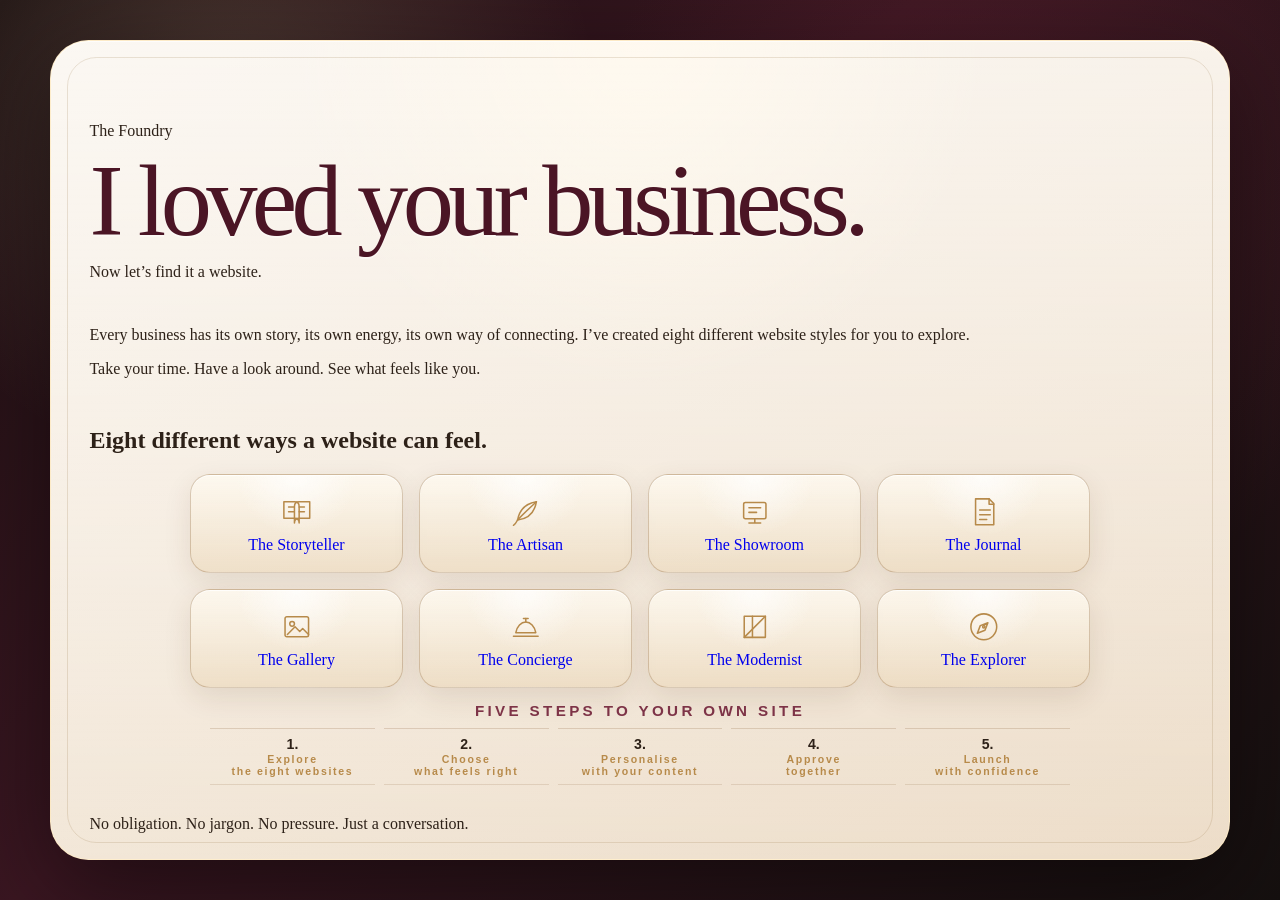
==== public/index.html @ dc9e87c7 "Update index.html" ====
<!DOCTYPE html>
<html lang="en-NZ">
<head>
  <meta charset="UTF-8" />
  <meta name="viewport" content="width=device-width, initial-scale=1.0" />

  <title>The Foundry</title>
  <meta name="description" content="I loved your business. Now let’s find it a website." />

  <link rel="stylesheet" href="./styles.css" />
</head>

<body>
  <main class="foundry-page" aria-labelledby="foundry-title">
    <section class="letter-card" aria-label="The Foundry homepage">
      <div class="desk-shade desk-shade-left" aria-hidden="true"></div>
      <div class="desk-shade desk-shade-right" aria-hidden="true"></div>

      <header class="brand">
        <p class="brand-kicker">The Foundry</p>
        <h1 id="foundry-title">I loved your business.</h1>
        <p class="headline-script">Now let&rsquo;s find it a website.</p>
      </header>

      <section class="intro" aria-label="Introduction">
        <p>
          Every business has its own story, its own energy, its own way of connecting.
          I&rsquo;ve created eight different website styles for you to explore.
        </p>
        <p>
          Take your time. Have a look around. See what feels like you.
        </p>
      </section>

      <section class="choice" aria-label="Choose a website style">
        <h2>Eight different ways a website can feel.</h2>

        <nav class="door-grid" aria-label="Website styles">
          <a class="door" href="#" data-door="The Storyteller">
            <span class="door-icon" aria-hidden="true"><svg viewBox="0 0 64 64"><path d="M10 15h18c5 0 8 3 8 8v28c0-5-3-8-8-8H10V15Z"/><path d="M54 15H36c-5 0-8 3-8 8v28c0-5 3-8 8-8h18V15Z"/><path d="M18 24h9M18 32h9M45 24h-9M45 32h-9"/></svg></span>
            <span>The Storyteller</span>
          </a>

          <a class="door" href="#" data-door="The Artisan">
            <span class="door-icon" aria-hidden="true"><svg viewBox="0 0 64 64"><path d="M18 46c18-2 29-13 32-31C32 18 21 29 18 46Z"/><path d="M18 46c9-10 18-18 32-31"/><path d="M18 46c-2 4-4 7-7 9"/></svg></span>
            <span>The Artisan</span>
          </a>

          <a class="door" href="#" data-door="The Showroom">
            <span class="door-icon" aria-hidden="true"><svg viewBox="0 0 64 64"><rect x="13" y="16" width="38" height="28" rx="3"/><path d="M22 51h20M32 44v7"/><path d="M22 25h20M22 33h13"/></svg></span>
            <span>The Showroom</span>
          </a>

          <a class="door" href="#" data-door="The Journal">
            <span class="door-icon" aria-hidden="true"><svg viewBox="0 0 64 64"><path d="M18 10h23l8 8v36H18V10Z"/><path d="M41 10v9h8"/><path d="M25 29h18M25 37h18M25 45h12"/></svg></span>
            <span>The Journal</span>
          </a>

          <a class="door" href="#" data-door="The Gallery">
            <span class="door-icon" aria-hidden="true"><svg viewBox="0 0 64 64"><rect x="12" y="15" width="40" height="34" rx="3"/><circle cx="24" cy="27" r="4"/><path d="M16 45l13-13 8 8 5-5 10 10"/></svg></span>
            <span>The Gallery</span>
          </a>

          <a class="door" href="#" data-door="The Concierge">
            <span class="door-icon" aria-hidden="true"><svg viewBox="0 0 64 64"><path d="M15 42c2-11 9-18 17-18s15 7 17 18H15Z"/><path d="M11 48h42"/><path d="M32 18v6"/><path d="M28 18h8"/></svg></span>
            <span>The Concierge</span>
          </a>

          <a class="door" href="#" data-door="The Modernist">
            <span class="door-icon" aria-hidden="true"><svg viewBox="0 0 64 64"><path d="M14 14h36v36H14V14Z"/><path d="M50 14 14 50"/><path d="M28 14v36"/></svg></span>
            <span>The Modernist</span>
          </a>

          <a class="door" href="#" data-door="The Explorer">
            <span class="door-icon" aria-hidden="true"><svg viewBox="0 0 64 64"><circle cx="32" cy="32" r="22"/><path d="M39 25 34 38l-13 5 5-13 13-5Z"/><circle cx="32" cy="32" r="2"/></svg></span>
            <span>The Explorer</span>
          </a>
        </nav>
      </section>

      <section class="steps" aria-label="Five steps to your own site">
        <h2>Five steps to your own site</h2>

        <ol>
          <li><strong>1.</strong><span>Explore<br />the eight websites</span></li>
          <li><strong>2.</strong><span>Choose<br />what feels right</span></li>
          <li><strong>3.</strong><span>Personalise<br />with your content</span></li>
          <li><strong>4.</strong><span>Approve<br />together</span></li>
          <li><strong>5.</strong><span>Launch<br />with confidence</span></li>
        </ol>
      </section>

      <footer class="footer-line">
        <p>No obligation. No jargon. No pressure. Just a conversation.</p>
      </footer>
    </section>
  </main>

  <script src="./script.js"></script>
</body>
</html>
---- public/styles.css ----
*,
*::before,
*::after {
  box-sizing: border-box;
}

:root {
  --ink: #2d2118;
  --muted: #695444;
  --paper: #f7efe4;
  --paper-deep: #ead8c1;
  --wine: #4b1525;
  --wine-soft: #7d3347;
  --gold: #b78a4a;
  --shadow: rgba(41, 26, 14, 0.25);
}

html,
body {
  width: 100%;
  min-height: 100%;
}

body {
  margin: 0;
  font-family: Georgia, "Times New Roman", serif;
  color: var(--ink);
  background:
    radial-gradient(circle at 18% 12%, rgba(255, 226, 174, 0.18), transparent 28%),
    radial-gradient(circle at 78% 22%, rgba(124, 43, 62, 0.28), transparent 34%),
    linear-gradient(135deg, #1b1011 0%, #3a1621 42%, #15100f 100%);
  overflow: hidden;
}

.foundry-page {
  min-height: 100vh;
  width: 100%;
  display: grid;
  place-items: center;
  padding: clamp(1rem, 2.3vw, 2.5rem);
}

.letter-card {
  width: min(1180px, 96vw);
  height: min(820px, 94vh);
  position: relative;
  overflow: hidden;
  display: grid;
  grid-template-rows: auto auto 1fr auto auto;
  gap: clamp(0.75rem, 1.5vh, 1.25rem);
  padding: clamp(1.2rem, 3vw, 3rem);
  background:
    linear-gradient(180deg, rgba(255, 255, 255, 0.54), rgba(255, 255, 255, 0.12)),
    radial-gradient(circle at 50% 0%, rgba(255, 244, 222, 0.92), transparent 34%),
    linear-gradient(145deg, var(--paper), var(--paper-deep));
  border: 1px solid rgba(255, 235, 196, 0.8);
  border-radius: clamp(1.5rem, 3vw, 2.5rem);
  box-shadow:
    0 26px 90px rgba(0, 0, 0, 0.45),
    inset 0 1px 0 rgba(255, 255, 255, 0.7);
}

.letter-card::before {
  content: "";
  position: absolute;
  inset: 1rem;
  border: 1px solid rgba(139, 101, 52, 0.17);
  border-radius: clamp(1rem, 2.3vw, 2rem);
  pointer-events: none;
}

.ambient {
  position: absolute;
  border-radius: 999px;
  pointer-events: none;
  filter: blur(2px);
  opacity: 0.55;
}

.ambient-one {
  width: 20rem;
  height: 20rem;
  right: -7rem;
  top: -8rem;
  background: radial-gradient(circle, rgba(160, 75, 91, 0.34), transparent 65%);
}

.ambient-two {
  width: 18rem;
  height: 18rem;
  left: -7rem;
  bottom: -8rem;
  background: radial-gradient(circle, rgba(193, 145, 78, 0.32), transparent 67%);
}

.brand-lockup,
.intro-copy,
.door-grid,
.steps,
.foundry-footer {
  position: relative;
  z-index: 1;
}

.brand-lockup {
  text-align: center;
}

.eyebrow {
  margin: 0 0 0.15rem;
  font-family: Arial, sans-serif;
  font-size: clamp(0.68rem, 1.2vw, 0.82rem);
  letter-spacing: 0.32em;
  text-transform: uppercase;
  color: var(--wine-soft);
}

h1 {
  margin: 0;
  font-size: clamp(3.2rem, 8vw, 7.2rem);
  line-height: 0.88;
  font-weight: 500;
  letter-spacing: -0.055em;
  color: var(--wine);
  text-shadow: 0 2px 0 rgba(255, 255, 255, 0.45);
}

.tagline {
  margin: clamp(0.4rem, 1vh, 0.8rem) 0 0;
  font-size: clamp(1rem, 2vw, 1.45rem);
  font-style: italic;
  color: var(--muted);
}

.intro-copy {
  width: min(760px, 92%);
  margin: 0 auto;
  text-align: center;
}

.intro-copy h2 {
  margin: 0;
  font-size: clamp(1.5rem, 3vw, 2.45rem);
  line-height: 1;
  font-weight: 500;
}

.intro-copy p {
  margin: 0.35rem 0 0;
  font-size: clamp(1rem, 1.8vw, 1.28rem);
  line-height: 1.35;
  color: var(--muted);
}

.intro-copy .quiet-line {
  width: min(620px, 100%);
  margin-inline: auto;
  font-family: Arial, sans-serif;
  font-size: clamp(0.84rem, 1.2vw, 1rem);
  line-height: 1.5;
}

.door-grid {
  align-self: center;
  display: grid;
  grid-template-columns: repeat(4, minmax(0, 1fr));
  gap: clamp(0.55rem, 1.3vw, 1rem);
  width: min(900px, 100%);
  margin: 0 auto;
}

.door {
  min-height: clamp(5.5rem, 11vh, 7rem);
  display: grid;
  place-items: center;
  align-content: center;
  gap: 0.35rem;
  padding: 0.75rem 0.55rem;
  text-decoration: none;
  text-align: center;
  border: 1px solid rgba(126, 82, 38, 0.28);
  border-radius: 1.25rem;
  background:
    radial-gradient(circle at 50% 0%, rgba(255, 255, 255, 0.72), transparent 42%),
    linear-gradient(180deg, rgba(255, 251, 242, 0.78), rgba(234, 214, 183, 0.58));
  box-shadow:
    0 10px 28px rgba(82, 50, 21, 0.11),
    inset 0 1px 0 rgba(255, 255, 255, 0.76);
  transform: translateY(0);
  transition:
    transform 220ms ease,
    border-color 220ms ease,
    box-shadow 220ms ease;
}

.door:hover,
.door:focus-visible,
.door.is-selected {
  transform: translateY(-4px);
  border-color: rgba(173, 124, 62, 0.78);
  box-shadow:
    0 18px 38px rgba(82, 50, 21, 0.18),
    0 0 0 4px rgba(190, 143, 78, 0.16),
    inset 0 1px 0 rgba(255, 255, 255, 0.86);
  outline: none;
}

.door-icon {
  width: clamp(1.8rem, 3.2vw, 2.35rem);
  height: clamp(1.8rem, 3.2vw, 2.35rem);
  color: var(--gold);
}

.door-icon svg {
  width: 100%;
  height: 100%;
  fill: none;
  stroke: currentColor;
  stroke-width: 2.6;
  stroke-linecap: round;
  stroke-linejoin: round;
}

.door-name {
  font-family: Arial, sans-serif;
  font-size: clamp(0.78rem, 1.2vw, 0.95rem);
  font-weight: 700;
  letter-spacing: 0.02em;
  color: var(--ink);
}

.steps {
  width: min(860px, 100%);
  margin: 0 auto;
  text-align: center;
}

.steps h2 {
  margin: 0 0 0.55rem;
  font-family: Arial, sans-serif;
  font-size: clamp(0.78rem, 1.3vw, 0.95rem);
  letter-spacing: 0.22em;
  text-transform: uppercase;
  color: var(--wine-soft);
}

.steps ol {
  list-style: none;
  margin: 0;
  padding: 0;
  display: grid;
  grid-template-columns: repeat(5, minmax(0, 1fr));
  gap: 0.55rem;
}

.steps li {
  min-height: 3rem;
  display: grid;
  place-items: center;
  gap: 0.08rem;
  padding: 0.45rem 0.4rem;
  font-family: Arial, sans-serif;
  font-size: clamp(0.76rem, 1.1vw, 0.88rem);
  font-weight: 700;
  color: var(--ink);
  border-top: 1px solid rgba(130, 87, 45, 0.2);
  border-bottom: 1px solid rgba(130, 87, 45, 0.16);
}

.steps li span {
  display: block;
  font-size: 0.66rem;
  letter-spacing: 0.16em;
  color: var(--gold);
}

.foundry-footer {
  text-align: center;
}

.foundry-footer p {
  margin: 0;
  font-family: Arial, sans-serif;
  font-size: clamp(0.76rem, 1.2vw, 0.92rem);
  color: var(--muted);
}

@media (max-width: 860px) {
  body {
    overflow: auto;
  }

  .foundry-page {
    min-height: 100svh;
    padding: 0.75rem;
  }

  .letter-card {
    height: auto;
    min-height: calc(100svh - 1.5rem);
    grid-template-rows: auto;
  }

  .door-grid {
    grid-template-columns: repeat(2, minmax(0, 1fr));
  }

  .steps ol {
    grid-template-columns: repeat(5, minmax(4rem, 1fr));
    overflow-x: auto;
    padding-bottom: 0.15rem;
  }
}

@media (max-width: 440px) {
  .letter-card {
    padding: 1.1rem;
    border-radius: 1.35rem;
  }

  .letter-card::before {
    inset: 0.55rem;
  }

  h1 {
    font-size: clamp(3rem, 19vw, 4.3rem);
  }

  .steps ol {
    grid-template-columns: 1fr;
    overflow: visible;
  }

  .steps li {
    min-height: 2.5rem;
  }
}

@media (prefers-reduced-motion: reduce) {
  *,
  *::before,
  *::after {
    scroll-behavior: auto !important;
    transition: none !important;
    animation: none !important;
  }
}
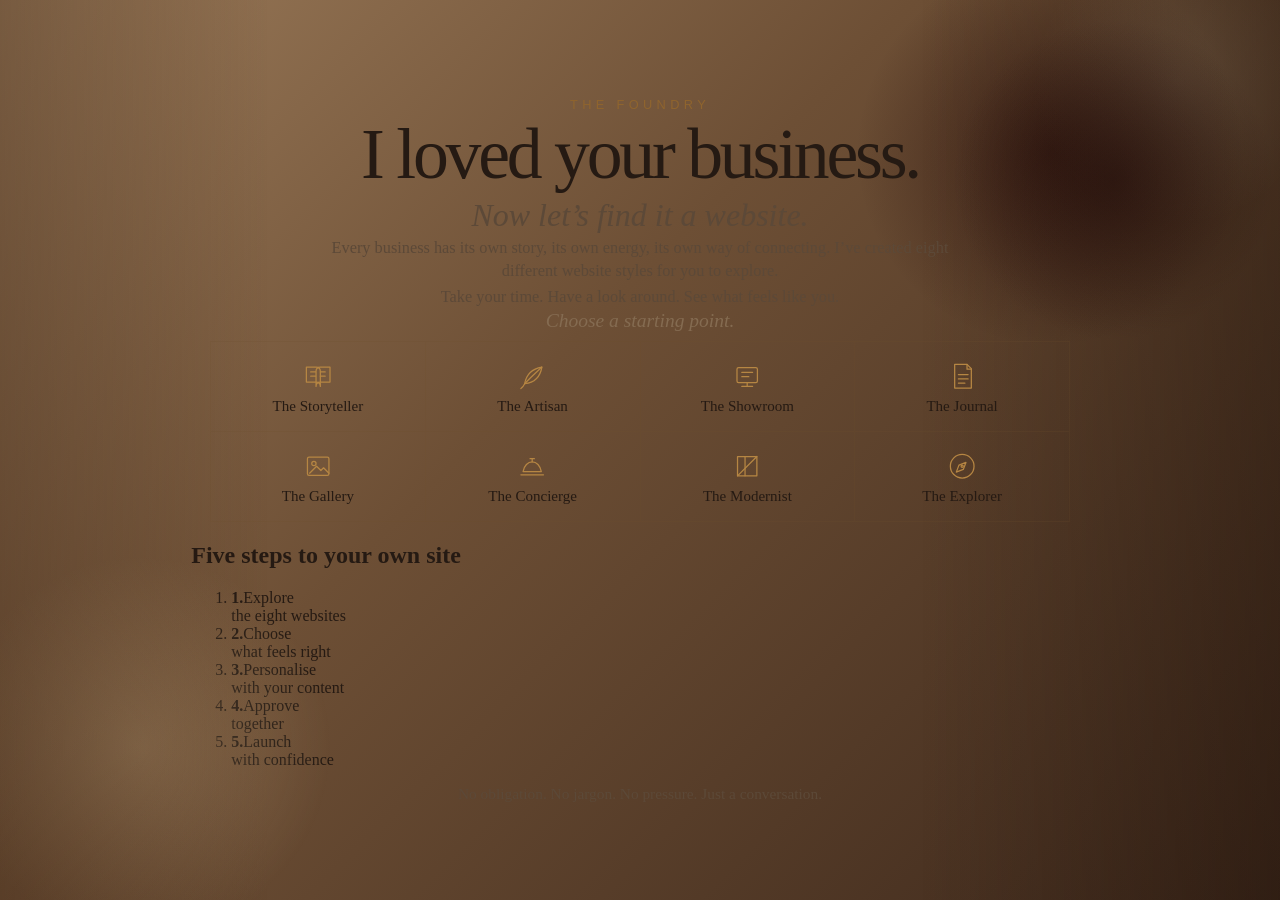
==== commit 4a4dd23c: "Update index.html" ====
--- a/public/index.html
+++ b/public/index.html
@@ -12,10 +12,7 @@
 
 <body>
   <main class="foundry-page" aria-labelledby="foundry-title">
-    <section class="letter-card" aria-label="The Foundry homepage">
-      <div class="desk-shade desk-shade-left" aria-hidden="true"></div>
-      <div class="desk-shade desk-shade-right" aria-hidden="true"></div>
-
+    <section class="letter-sheet" aria-label="The Foundry homepage">
       <header class="brand">
         <p class="brand-kicker">The Foundry</p>
         <h1 id="foundry-title">I loved your business.</h1>
@@ -33,7 +30,7 @@
       </section>
 
       <section class="choice" aria-label="Choose a website style">
-        <h2>Eight different ways a website can feel.</h2>
+        <h2>Choose a starting point.</h2>
 
         <nav class="door-grid" aria-label="Website styles">
           <a class="door" href="#" data-door="The Storyteller">
@@ -78,7 +75,7 @@
         </nav>
       </section>
 
-      <section class="steps" aria-label="Five steps to your own site">
+      <section class="steps-note" aria-label="Five steps to your own site">
         <h2>Five steps to your own site</h2>
 
         <ol>
--- a/public/styles.css
+++ b/public/styles.css
@@ -5,14 +5,15 @@
 }
 
 :root {
-  --ink: #2d2118;
-  --muted: #695444;
-  --paper: #f7efe4;
-  --paper-deep: #ead8c1;
-  --wine: #4b1525;
-  --wine-soft: #7d3347;
-  --gold: #b78a4a;
-  --shadow: rgba(41, 26, 14, 0.25);
+  --paper: #f4eadb;
+  --paper-edge: #ddc8aa;
+  --ink: #251a13;
+  --muted: #5c4938;
+  --soft: #846b51;
+  --gold: #b68643;
+  --gold-deep: #8f642e;
+  --desk: #7a5b3f;
+  --shadow: rgba(22, 12, 6, 0.38);
 }
 
 html,
@@ -25,223 +26,215 @@
   margin: 0;
   font-family: Georgia, "Times New Roman", serif;
   color: var(--ink);
+  overflow: hidden;
   background:
-    radial-gradient(circle at 18% 12%, rgba(255, 226, 174, 0.18), transparent 28%),
-    radial-gradient(circle at 78% 22%, rgba(124, 43, 62, 0.28), transparent 34%),
-    linear-gradient(135deg, #1b1011 0%, #3a1621 42%, #15100f 100%);
-  overflow: hidden;
+    radial-gradient(circle at 82% 17%, rgba(38, 12, 9, 0.62), transparent 15%),
+    radial-gradient(circle at 92% 9%, rgba(255, 239, 210, 0.14), transparent 10%),
+    linear-gradient(135deg, #9a7a59 0%, #6d4f35 42%, #3d281b 100%);
+}
+
+body::before {
+  content: "";
+  position: fixed;
+  inset: 0;
+  pointer-events: none;
+  background:
+    linear-gradient(90deg, rgba(47, 26, 13, 0.32), transparent 21%, transparent 72%, rgba(28, 15, 8, 0.38)),
+    radial-gradient(circle at 87% 20%, rgba(33, 10, 9, 0.58), transparent 12%),
+    radial-gradient(circle at 11% 83%, rgba(250, 222, 172, 0.2), transparent 14%);
 }
 
 .foundry-page {
   min-height: 100vh;
-  width: 100%;
   display: grid;
   place-items: center;
-  padding: clamp(1rem, 2.3vw, 2.5rem);
+  padding: clamp(0.75rem, 2.2vw, 2rem);
 }
 
 .letter-card {
+  position: relative;
   width: min(1180px, 96vw);
-  height: min(820px, 94vh);
-  position: relative;
+  height: min(760px, 94vh);
+  display: grid;
+  grid-template-rows: auto auto 1fr auto auto;
+  gap: clamp(0.55rem, 1.2vh, 1rem);
+  padding: clamp(1.15rem, 3vw, 3.25rem) clamp(1.2rem, 4vw, 4.75rem);
   overflow: hidden;
-  display: grid;
-  grid-template-rows: auto auto 1fr auto auto;
-  gap: clamp(0.75rem, 1.5vh, 1.25rem);
-  padding: clamp(1.2rem, 3vw, 3rem);
+
   background:
-    linear-gradient(180deg, rgba(255, 255, 255, 0.54), rgba(255, 255, 255, 0.12)),
-    radial-gradient(circle at 50% 0%, rgba(255, 244, 222, 0.92), transparent 34%),
-    linear-gradient(145deg, var(--paper), var(--paper-deep));
-  border: 1px solid rgba(255, 235, 196, 0.8);
-  border-radius: clamp(1.5rem, 3vw, 2.5rem);
+    radial-gradient(circle at 50% 4%, rgba(255, 255, 255, 0.88), transparent 30%),
+    linear-gradient(145deg, #fbf4eb 0%, var(--paper) 48%, var(--paper-edge) 100%);
+
+  border-radius: 0.55rem;
+  border: 1px solid rgba(113, 82, 49, 0.28);
+
   box-shadow:
-    0 26px 90px rgba(0, 0, 0, 0.45),
-    inset 0 1px 0 rgba(255, 255, 255, 0.7);
+    0 24px 80px var(--shadow),
+    inset 0 1px 0 rgba(255, 255, 255, 0.78);
 }
 
 .letter-card::before {
   content: "";
   position: absolute;
-  inset: 1rem;
-  border: 1px solid rgba(139, 101, 52, 0.17);
-  border-radius: clamp(1rem, 2.3vw, 2rem);
+  inset: 0.65rem;
+  border: 1px solid rgba(111, 75, 38, 0.13);
   pointer-events: none;
 }
 
-.ambient {
+.letter-card::after {
+  content: "";
   position: absolute;
-  border-radius: 999px;
+  inset: 0;
   pointer-events: none;
-  filter: blur(2px);
-  opacity: 0.55;
-}
-
-.ambient-one {
-  width: 20rem;
-  height: 20rem;
-  right: -7rem;
-  top: -8rem;
-  background: radial-gradient(circle, rgba(160, 75, 91, 0.34), transparent 65%);
-}
-
-.ambient-two {
-  width: 18rem;
-  height: 18rem;
-  left: -7rem;
-  bottom: -8rem;
-  background: radial-gradient(circle, rgba(193, 145, 78, 0.32), transparent 67%);
-}
-
-.brand-lockup,
-.intro-copy,
-.door-grid,
+  opacity: 0.33;
+  background-image:
+    radial-gradient(rgba(84, 54, 26, 0.16) 0.7px, transparent 0.7px);
+  background-size: 7px 7px;
+  mix-blend-mode: multiply;
+}
+
+.brand,
+.intro,
+.choice,
 .steps,
-.foundry-footer {
+.footer-line {
   position: relative;
-  z-index: 1;
-}
-
-.brand-lockup {
-  text-align: center;
-}
-
-.eyebrow {
-  margin: 0 0 0.15rem;
+  z-index: 2;
+}
+
+.brand {
+  text-align: center;
+}
+
+.brand-kicker {
+  margin: 0 0 0.5rem;
   font-family: Arial, sans-serif;
-  font-size: clamp(0.68rem, 1.2vw, 0.82rem);
-  letter-spacing: 0.32em;
+  font-size: clamp(0.64rem, 1.1vw, 0.8rem);
+  letter-spacing: 0.34em;
   text-transform: uppercase;
-  color: var(--wine-soft);
+  color: var(--gold-deep);
 }
 
 h1 {
   margin: 0;
-  font-size: clamp(3.2rem, 8vw, 7.2rem);
-  line-height: 0.88;
+  font-size: clamp(2.45rem, 5.6vw, 5.55rem);
+  line-height: 0.95;
   font-weight: 500;
-  letter-spacing: -0.055em;
-  color: var(--wine);
-  text-shadow: 0 2px 0 rgba(255, 255, 255, 0.45);
-}
-
-.tagline {
-  margin: clamp(0.4rem, 1vh, 0.8rem) 0 0;
-  font-size: clamp(1rem, 2vw, 1.45rem);
+  letter-spacing: -0.045em;
+}
+
+.headline-script {
+  margin: clamp(0.35rem, 1vh, 0.75rem) 0 0;
+  font-size: clamp(1.15rem, 2.5vw, 2rem);
   font-style: italic;
   color: var(--muted);
 }
 
-.intro-copy {
-  width: min(760px, 92%);
+.intro {
+  width: min(660px, 92%);
   margin: 0 auto;
   text-align: center;
-}
-
-.intro-copy h2 {
-  margin: 0;
-  font-size: clamp(1.5rem, 3vw, 2.45rem);
-  line-height: 1;
+  font-size: clamp(0.84rem, 1.35vw, 1.02rem);
+  line-height: 1.46;
+  color: var(--muted);
+}
+
+.intro p {
+  margin: 0.1rem 0;
+}
+
+.choice {
+  align-self: center;
+  width: min(860px, 100%);
+  margin: 0 auto;
+}
+
+.choice h2 {
+  margin: 0 0 clamp(0.55rem, 1vh, 0.85rem);
+  text-align: center;
+  font-size: clamp(0.92rem, 1.75vw, 1.22rem);
   font-weight: 500;
-}
-
-.intro-copy p {
-  margin: 0.35rem 0 0;
-  font-size: clamp(1rem, 1.8vw, 1.28rem);
-  line-height: 1.35;
-  color: var(--muted);
-}
-
-.intro-copy .quiet-line {
-  width: min(620px, 100%);
-  margin-inline: auto;
-  font-family: Arial, sans-serif;
-  font-size: clamp(0.84rem, 1.2vw, 1rem);
-  line-height: 1.5;
+  font-style: italic;
+  color: var(--soft);
 }
 
 .door-grid {
-  align-self: center;
   display: grid;
   grid-template-columns: repeat(4, minmax(0, 1fr));
-  gap: clamp(0.55rem, 1.3vw, 1rem);
-  width: min(900px, 100%);
-  margin: 0 auto;
+  border-top: 1px solid rgba(113, 82, 49, 0.2);
+  border-left: 1px solid rgba(113, 82, 49, 0.16);
 }
 
 .door {
-  min-height: clamp(5.5rem, 11vh, 7rem);
+  min-height: clamp(4.75rem, 10vh, 6.2rem);
   display: grid;
   place-items: center;
   align-content: center;
-  gap: 0.35rem;
-  padding: 0.75rem 0.55rem;
+  gap: 0.32rem;
+  padding: 0.65rem 0.45rem;
+
+  text-align: center;
   text-decoration: none;
-  text-align: center;
-  border: 1px solid rgba(126, 82, 38, 0.28);
-  border-radius: 1.25rem;
-  background:
-    radial-gradient(circle at 50% 0%, rgba(255, 255, 255, 0.72), transparent 42%),
-    linear-gradient(180deg, rgba(255, 251, 242, 0.78), rgba(234, 214, 183, 0.58));
-  box-shadow:
-    0 10px 28px rgba(82, 50, 21, 0.11),
-    inset 0 1px 0 rgba(255, 255, 255, 0.76);
-  transform: translateY(0);
+  color: var(--ink);
+
+  border-right: 1px solid rgba(113, 82, 49, 0.16);
+  border-bottom: 1px solid rgba(113, 82, 49, 0.2);
+
+  background: rgba(255, 255, 255, 0);
   transition:
+    background 220ms ease,
     transform 220ms ease,
-    border-color 220ms ease,
     box-shadow 220ms ease;
 }
 
 .door:hover,
 .door:focus-visible,
 .door.is-selected {
-  transform: translateY(-4px);
-  border-color: rgba(173, 124, 62, 0.78);
-  box-shadow:
-    0 18px 38px rgba(82, 50, 21, 0.18),
-    0 0 0 4px rgba(190, 143, 78, 0.16),
-    inset 0 1px 0 rgba(255, 255, 255, 0.86);
   outline: none;
+  transform: translateY(-2px);
+  background: rgba(255, 255, 255, 0.32);
+  box-shadow: inset 0 0 0 1px rgba(182, 134, 67, 0.32);
 }
 
 .door-icon {
-  width: clamp(1.8rem, 3.2vw, 2.35rem);
-  height: clamp(1.8rem, 3.2vw, 2.35rem);
+  width: clamp(1.65rem, 3vw, 2.15rem);
+  height: clamp(1.65rem, 3vw, 2.15rem);
   color: var(--gold);
 }
 
 .door-icon svg {
   width: 100%;
   height: 100%;
+  display: block;
   fill: none;
   stroke: currentColor;
-  stroke-width: 2.6;
+  stroke-width: 2.35;
   stroke-linecap: round;
   stroke-linejoin: round;
 }
 
-.door-name {
-  font-family: Arial, sans-serif;
-  font-size: clamp(0.78rem, 1.2vw, 0.95rem);
-  font-weight: 700;
-  letter-spacing: 0.02em;
-  color: var(--ink);
+.door span:last-child {
+  font-size: clamp(0.78rem, 1.24vw, 0.94rem);
 }
 
 .steps {
-  width: min(860px, 100%);
+  width: min(780px, 94%);
   margin: 0 auto;
-  text-align: center;
+  padding: clamp(0.65rem, 1.35vh, 1rem) clamp(0.85rem, 2vw, 1.4rem);
+  text-align: center;
+
+  background:
+    linear-gradient(180deg, rgba(226, 203, 169, 0.62), rgba(210, 180, 137, 0.48));
+  border: 1px solid rgba(128, 89, 46, 0.14);
+  box-shadow: 0 8px 20px rgba(73, 45, 20, 0.1);
 }
 
 .steps h2 {
-  margin: 0 0 0.55rem;
-  font-family: Arial, sans-serif;
-  font-size: clamp(0.78rem, 1.3vw, 0.95rem);
-  letter-spacing: 0.22em;
-  text-transform: uppercase;
-  color: var(--wine-soft);
+  margin: 0 0 0.45rem;
+  font-size: clamp(0.92rem, 1.6vw, 1.08rem);
+  font-weight: 500;
+  font-style: italic;
+  color: var(--soft);
 }
 
 .steps ol {
@@ -250,38 +243,40 @@
   padding: 0;
   display: grid;
   grid-template-columns: repeat(5, minmax(0, 1fr));
-  gap: 0.55rem;
 }
 
 .steps li {
-  min-height: 3rem;
-  display: grid;
-  place-items: center;
-  gap: 0.08rem;
-  padding: 0.45rem 0.4rem;
-  font-family: Arial, sans-serif;
-  font-size: clamp(0.76rem, 1.1vw, 0.88rem);
-  font-weight: 700;
+  min-height: 3.1rem;
+  padding: 0.25rem 0.45rem;
+  display: grid;
+  align-content: start;
+  gap: 0.12rem;
+  border-left: 1px solid rgba(117, 79, 39, 0.17);
+}
+
+.steps li:first-child {
+  border-left: 0;
+}
+
+.steps strong {
+  font-weight: 500;
+  font-size: clamp(0.86rem, 1.2vw, 1rem);
+  color: var(--gold-deep);
+}
+
+.steps span {
+  font-size: clamp(0.67rem, 1vw, 0.78rem);
+  line-height: 1.2;
   color: var(--ink);
-  border-top: 1px solid rgba(130, 87, 45, 0.2);
-  border-bottom: 1px solid rgba(130, 87, 45, 0.16);
-}
-
-.steps li span {
-  display: block;
-  font-size: 0.66rem;
-  letter-spacing: 0.16em;
-  color: var(--gold);
-}
-
-.foundry-footer {
-  text-align: center;
-}
-
-.foundry-footer p {
+}
+
+.footer-line {
+  text-align: center;
+}
+
+.footer-line p {
   margin: 0;
-  font-family: Arial, sans-serif;
-  font-size: clamp(0.76rem, 1.2vw, 0.92rem);
+  font-size: clamp(0.76rem, 1.2vw, 0.96rem);
   color: var(--muted);
 }
 
@@ -292,7 +287,6 @@
 
   .foundry-page {
     min-height: 100svh;
-    padding: 0.75rem;
   }
 
   .letter-card {
@@ -306,33 +300,30 @@
   }
 
   .steps ol {
-    grid-template-columns: repeat(5, minmax(4rem, 1fr));
-    overflow-x: auto;
-    padding-bottom: 0.15rem;
-  }
-}
-
-@media (max-width: 440px) {
+    grid-template-columns: 1fr;
+  }
+
+  .steps li {
+    border-left: 0;
+    border-top: 1px solid rgba(117, 79, 39, 0.17);
+  }
+
+  .steps li:first-child {
+    border-top: 0;
+  }
+}
+
+@media (max-width: 460px) {
   .letter-card {
-    padding: 1.1rem;
-    border-radius: 1.35rem;
+    padding: 1rem;
   }
 
   .letter-card::before {
-    inset: 0.55rem;
+    inset: 0.45rem;
   }
 
   h1 {
-    font-size: clamp(3rem, 19vw, 4.3rem);
-  }
-
-  .steps ol {
-    grid-template-columns: 1fr;
-    overflow: visible;
-  }
-
-  .steps li {
-    min-height: 2.5rem;
+    font-size: clamp(2.35rem, 15vw, 3.55rem);
   }
 }
 
@@ -340,8 +331,8 @@
   *,
   *::before,
   *::after {
-    scroll-behavior: auto !important;
     transition: none !important;
     animation: none !important;
-  }
-}
+    scroll-behavior: auto !important;
+  }
+}
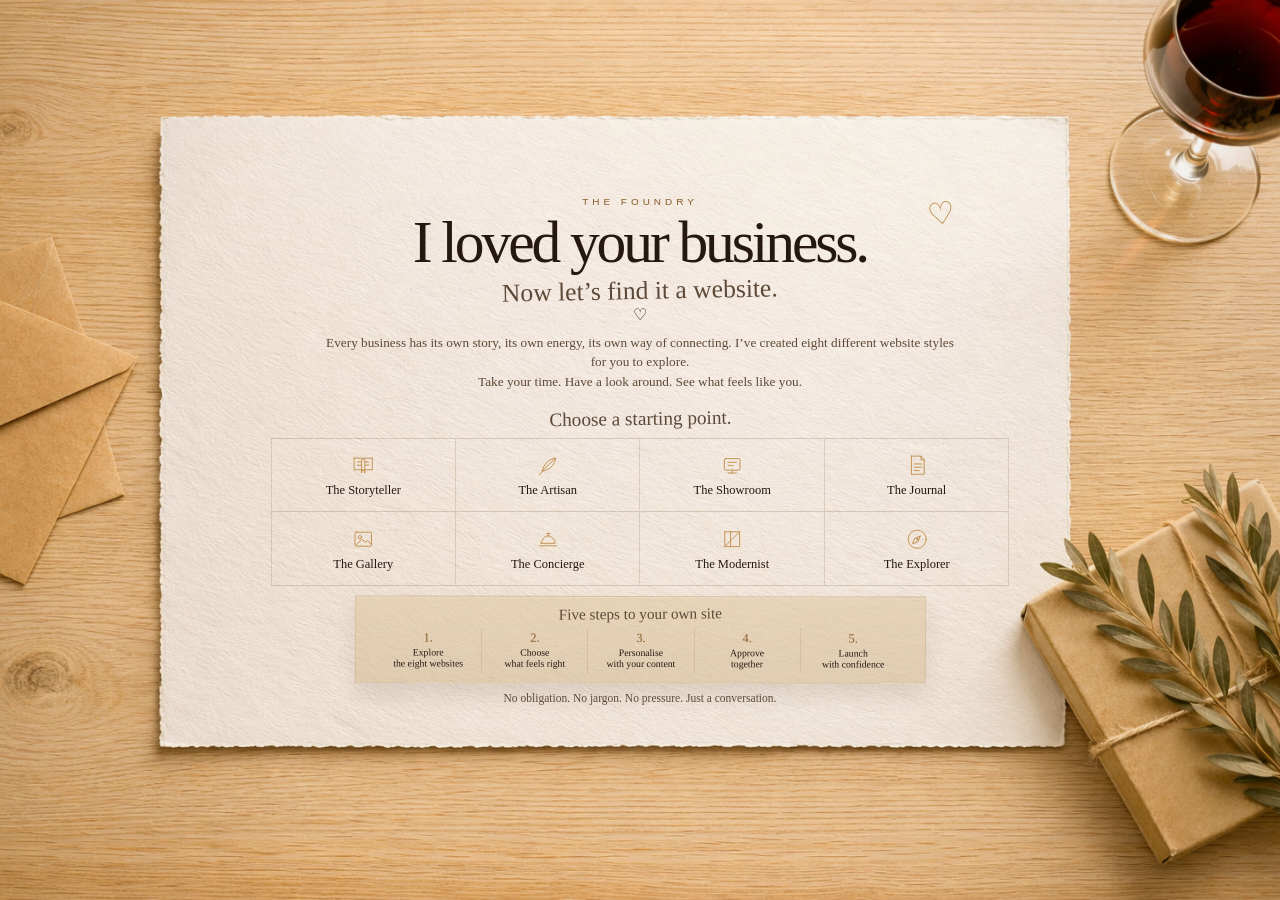
==== commit b1cf68d0: "Update index.html" ====
--- a/public/index.html
+++ b/public/index.html
@@ -17,6 +17,7 @@
         <p class="brand-kicker">The Foundry</p>
         <h1 id="foundry-title">I loved your business.</h1>
         <p class="headline-script">Now let&rsquo;s find it a website.</p>
+        <div class="letter-heart">♡</div>
       </header>
 
       <section class="intro" aria-label="Introduction">
--- a/public/styles.css
+++ b/public/styles.css
@@ -5,15 +5,11 @@
 }
 
 :root {
-  --paper: #f4eadb;
-  --paper-edge: #ddc8aa;
-  --ink: #251a13;
-  --muted: #5c4938;
-  --soft: #846b51;
-  --gold: #b68643;
-  --gold-deep: #8f642e;
-  --desk: #7a5b3f;
-  --shadow: rgba(22, 12, 6, 0.38);
+  --ink: #241811;
+  --muted: #5d4938;
+  --soft: #7c624a;
+  --gold: #b8833d;
+  --gold-deep: #875c28;
 }
 
 html,
@@ -26,159 +22,145 @@
   margin: 0;
   font-family: Georgia, "Times New Roman", serif;
   color: var(--ink);
-  overflow: hidden;
+  overflow: auto;
   background:
-    radial-gradient(circle at 82% 17%, rgba(38, 12, 9, 0.62), transparent 15%),
-    radial-gradient(circle at 92% 9%, rgba(255, 239, 210, 0.14), transparent 10%),
-    linear-gradient(135deg, #9a7a59 0%, #6d4f35 42%, #3d281b 100%);
-}
-
-body::before {
+    linear-gradient(rgba(22, 11, 6, 0.02), rgba(22, 11, 6, 0.02)),
+    url("./assets/images/homepage/background.png") center center / cover no-repeat;
+}
+
+body::after {
   content: "";
   position: fixed;
   inset: 0;
   pointer-events: none;
   background:
-    linear-gradient(90deg, rgba(47, 26, 13, 0.32), transparent 21%, transparent 72%, rgba(28, 15, 8, 0.38)),
-    radial-gradient(circle at 87% 20%, rgba(33, 10, 9, 0.58), transparent 12%),
-    radial-gradient(circle at 11% 83%, rgba(250, 222, 172, 0.2), transparent 14%);
+    radial-gradient(circle at 50% 48%, rgba(255, 244, 222, 0.025), transparent 36%),
+    radial-gradient(circle at 50% 55%, transparent 62%, rgba(20, 9, 5, 0.06) 100%);
 }
 
 .foundry-page {
+  position: relative;
+  z-index: 1;
   min-height: 100vh;
   display: grid;
   place-items: center;
-  padding: clamp(0.75rem, 2.2vw, 2rem);
-}
-
-.letter-card {
+  padding: clamp(0.7rem, 2vw, 1.6rem);
+}
+
+.letter-sheet {
   position: relative;
-  width: min(1180px, 96vw);
-  height: min(760px, 94vh);
-  display: grid;
-  grid-template-rows: auto auto 1fr auto auto;
-  gap: clamp(0.55rem, 1.2vh, 1rem);
-  padding: clamp(1.15rem, 3vw, 3.25rem) clamp(1.2rem, 4vw, 4.75rem);
-  overflow: hidden;
-
-  background:
-    radial-gradient(circle at 50% 4%, rgba(255, 255, 255, 0.88), transparent 30%),
-    linear-gradient(145deg, #fbf4eb 0%, var(--paper) 48%, var(--paper-edge) 100%);
-
-  border-radius: 0.55rem;
-  border: 1px solid rgba(113, 82, 49, 0.28);
-
-  box-shadow:
-    0 24px 80px var(--shadow),
-    inset 0 1px 0 rgba(255, 255, 255, 0.78);
-}
-
-.letter-card::before {
-  content: "";
-  position: absolute;
-  inset: 0.65rem;
-  border: 1px solid rgba(111, 75, 38, 0.13);
-  pointer-events: none;
-}
-
-.letter-card::after {
-  content: "";
-  position: absolute;
-  inset: 0;
-  pointer-events: none;
-  opacity: 0.33;
-  background-image:
-    radial-gradient(rgba(84, 54, 26, 0.16) 0.7px, transparent 0.7px);
-  background-size: 7px 7px;
-  mix-blend-mode: multiply;
+  width: min(1200px, 72vw);
+  min-height: min(700px, 78vh);
+  display: grid;
+  grid-template-rows: auto auto auto auto auto;
+  align-content: center;
+  gap: clamp(0.5rem, 1.05vh, 0.9rem);
+  padding: clamp(1rem, 2vw, 2.2rem) clamp(1rem, 3.2vw, 3.4rem);
+  text-align: center;
 }
 
 .brand,
 .intro,
 .choice,
-.steps,
+.steps-note,
 .footer-line {
   position: relative;
   z-index: 2;
 }
 
 .brand {
-  text-align: center;
+  position: relative;
+}
+
+.brand::after {
+  content: "♡";
+  position: absolute;
+  top: 0.2rem;
+  right: clamp(6.5rem, 8vw, 10rem);
+  font-family: Georgia, "Times New Roman", serif;
+  font-size: clamp(1.8rem, 2.4vw, 2.7rem);
+  line-height: 1;
+  color: var(--gold);
+  font-weight: 400;
+  transform: rotate(-8deg);
 }
 
 .brand-kicker {
-  margin: 0 0 0.5rem;
+  margin: 0 0 clamp(0.35rem, 0.85vh, 0.55rem);
   font-family: Arial, sans-serif;
-  font-size: clamp(0.64rem, 1.1vw, 0.8rem);
-  letter-spacing: 0.34em;
+  font-size: clamp(0.62rem, 0.78vw, 0.74rem);
+  letter-spacing: 0.4em;
   text-transform: uppercase;
   color: var(--gold-deep);
 }
 
 h1 {
   margin: 0;
-  font-size: clamp(2.45rem, 5.6vw, 5.55rem);
-  line-height: 0.95;
+  font-size: clamp(3.3rem, 4.65vw, 5.4rem);
+  line-height: 0.93;
   font-weight: 500;
-  letter-spacing: -0.045em;
+  letter-spacing: -0.052em;
 }
 
 .headline-script {
-  margin: clamp(0.35rem, 1vh, 0.75rem) 0 0;
-  font-size: clamp(1.15rem, 2.5vw, 2rem);
-  font-style: italic;
-  color: var(--muted);
+  margin: clamp(0.45rem, 0.85vh, 0.7rem) 0 0;
+  font-family: "Segoe Print", "Bradley Hand", "Comic Sans MS", cursive;
+  font-size: clamp(1.45rem, 2vw, 2.15rem);
+  line-height: 1.05;
+  font-style: normal;
+  color: var(--muted);
+  transform: rotate(-1.1deg);
 }
 
 .intro {
-  width: min(660px, 92%);
+  width: min(640px, 86%);
   margin: 0 auto;
-  text-align: center;
-  font-size: clamp(0.84rem, 1.35vw, 1.02rem);
-  line-height: 1.46;
+  font-size: clamp(0.83rem, 0.92vw, 0.96rem);
+  line-height: 1.42;
   color: var(--muted);
 }
 
 .intro p {
-  margin: 0.1rem 0;
+  margin: 0.06rem 0;
 }
 
 .choice {
-  align-self: center;
-  width: min(860px, 100%);
+  width: min(920px, 88%);
   margin: 0 auto;
 }
 
 .choice h2 {
-  margin: 0 0 clamp(0.55rem, 1vh, 0.85rem);
-  text-align: center;
-  font-size: clamp(0.92rem, 1.75vw, 1.22rem);
-  font-weight: 500;
-  font-style: italic;
-  color: var(--soft);
+  margin: clamp(0.25rem, 0.75vh, 0.5rem) 0 clamp(0.55rem, 0.9vh, 0.78rem);
+  font-family: "Segoe Print", "Bradley Hand", "Comic Sans MS", cursive;
+  font-size: clamp(1.05rem, 1.5vw, 1.35rem);
+  line-height: 1.05;
+  font-weight: 400;
+  font-style: normal;
+  color: var(--muted);
+  transform: rotate(-0.8deg);
 }
 
 .door-grid {
   display: grid;
   grid-template-columns: repeat(4, minmax(0, 1fr));
-  border-top: 1px solid rgba(113, 82, 49, 0.2);
-  border-left: 1px solid rgba(113, 82, 49, 0.16);
+  border-top: 1px solid rgba(113, 82, 49, 0.21);
+  border-left: 1px solid rgba(113, 82, 49, 0.17);
 }
 
 .door {
-  min-height: clamp(4.75rem, 10vh, 6.2rem);
+  min-height: clamp(4.15rem, 8.2vh, 5.25rem);
   display: grid;
   place-items: center;
   align-content: center;
-  gap: 0.32rem;
-  padding: 0.65rem 0.45rem;
+  gap: 0.26rem;
+  padding: 0.45rem 0.35rem;
 
   text-align: center;
   text-decoration: none;
   color: var(--ink);
 
-  border-right: 1px solid rgba(113, 82, 49, 0.16);
-  border-bottom: 1px solid rgba(113, 82, 49, 0.2);
+  border-right: 1px solid rgba(113, 82, 49, 0.17);
+  border-bottom: 1px solid rgba(113, 82, 49, 0.21);
 
   background: rgba(255, 255, 255, 0);
   transition:
@@ -191,15 +173,17 @@
 .door:focus-visible,
 .door.is-selected {
   outline: none;
-  transform: translateY(-2px);
-  background: rgba(255, 255, 255, 0.32);
-  box-shadow: inset 0 0 0 1px rgba(182, 134, 67, 0.32);
+  transform: translateY(-3px);
+  background: rgba(255, 255, 255, 0.24);
+  box-shadow:
+    inset 0 0 0 1px rgba(182, 134, 67, 0.28),
+    0 8px 18px rgba(90, 58, 26, 0.08);
 }
 
 .door-icon {
-  width: clamp(1.65rem, 3vw, 2.15rem);
-  height: clamp(1.65rem, 3vw, 2.15rem);
-  color: var(--gold);
+  width: clamp(1.65rem, 2vw, 2.05rem);
+  height: clamp(1.65rem, 2vw, 2.05rem);
+  color: #bd873e;
 }
 
 .door-icon svg {
@@ -208,36 +192,40 @@
   display: block;
   fill: none;
   stroke: currentColor;
-  stroke-width: 2.35;
+  stroke-width: 2.05;
   stroke-linecap: round;
   stroke-linejoin: round;
 }
 
 .door span:last-child {
-  font-size: clamp(0.78rem, 1.24vw, 0.94rem);
-}
-
-.steps {
-  width: min(780px, 94%);
+  font-size: clamp(0.78rem, 0.9vw, 0.92rem);
+}
+
+.steps-note {
+  width: min(760px, 68%);
   margin: 0 auto;
-  padding: clamp(0.65rem, 1.35vh, 1rem) clamp(0.85rem, 2vw, 1.4rem);
-  text-align: center;
-
+  padding: clamp(0.58rem, 1vh, 0.82rem) clamp(0.8rem, 1.6vw, 1.2rem);
   background:
-    linear-gradient(180deg, rgba(226, 203, 169, 0.62), rgba(210, 180, 137, 0.48));
-  border: 1px solid rgba(128, 89, 46, 0.14);
-  box-shadow: 0 8px 20px rgba(73, 45, 20, 0.1);
-}
-
-.steps h2 {
-  margin: 0 0 0.45rem;
-  font-size: clamp(0.92rem, 1.6vw, 1.08rem);
-  font-weight: 500;
-  font-style: italic;
-  color: var(--soft);
-}
-
-.steps ol {
+    linear-gradient(180deg, rgba(224, 198, 160, 0.58), rgba(205, 174, 130, 0.44));
+  border: 1px solid rgba(128, 89, 46, 0.1);
+  box-shadow:
+    0 12px 22px rgba(69, 42, 18, 0.12),
+    inset 0 1px 0 rgba(255, 255, 255, 0.2);
+  transform: rotate(0.12deg);
+}
+
+.steps-note h2 {
+  margin: 0 0 0.36rem;
+  font-family: "Segoe Print", "Bradley Hand", "Comic Sans MS", cursive;
+  font-size: clamp(0.95rem, 1.15vw, 1.05rem);
+  line-height: 1.05;
+  font-weight: 400;
+  font-style: normal;
+  color: var(--muted);
+  transform: rotate(-0.6deg);
+}
+
+.steps-note ol {
   list-style: none;
   margin: 0;
   padding: 0;
@@ -245,85 +233,86 @@
   grid-template-columns: repeat(5, minmax(0, 1fr));
 }
 
-.steps li {
-  min-height: 3.1rem;
-  padding: 0.25rem 0.45rem;
+.steps-note li {
+  min-height: 2.45rem;
+  padding: 0.18rem 0.36rem;
   display: grid;
   align-content: start;
-  gap: 0.12rem;
-  border-left: 1px solid rgba(117, 79, 39, 0.17);
-}
-
-.steps li:first-child {
+  gap: 0.08rem;
+  border-left: 1px solid rgba(117, 79, 39, 0.13);
+}
+
+.steps-note li:first-child {
   border-left: 0;
 }
 
-.steps strong {
+.steps-note strong {
   font-weight: 500;
-  font-size: clamp(0.86rem, 1.2vw, 1rem);
+  font-size: clamp(0.78rem, 0.88vw, 0.9rem);
   color: var(--gold-deep);
 }
 
-.steps span {
-  font-size: clamp(0.67rem, 1vw, 0.78rem);
-  line-height: 1.2;
+.steps-note span {
+  font-size: clamp(0.61rem, 0.72vw, 0.68rem);
+  line-height: 1.16;
   color: var(--ink);
-}
-
-.footer-line {
-  text-align: center;
 }
 
 .footer-line p {
   margin: 0;
-  font-size: clamp(0.76rem, 1.2vw, 0.96rem);
-  color: var(--muted);
-}
-
-@media (max-width: 860px) {
+  font-size: clamp(0.72rem, 0.9vw, 0.86rem);
+  color: var(--muted);
+}
+
+@media (max-width: 900px) {
   body {
     overflow: auto;
+    background-size: auto 100vh;
   }
 
   .foundry-page {
     min-height: 100svh;
   }
 
-  .letter-card {
-    height: auto;
-    min-height: calc(100svh - 1.5rem);
+  .letter-sheet {
+    width: min(720px, 94vw);
+    min-height: calc(100svh - 1.4rem);
     grid-template-rows: auto;
+  }
+
+  .brand::after {
+    right: 1rem;
   }
 
   .door-grid {
     grid-template-columns: repeat(2, minmax(0, 1fr));
   }
 
-  .steps ol {
+  .steps-note {
+    width: min(620px, 92%);
+  }
+
+  .steps-note ol {
     grid-template-columns: 1fr;
   }
 
-  .steps li {
+  .steps-note li {
     border-left: 0;
     border-top: 1px solid rgba(117, 79, 39, 0.17);
   }
 
-  .steps li:first-child {
+  .steps-note li:first-child {
     border-top: 0;
   }
 }
 
-@media (max-width: 460px) {
-  .letter-card {
+@media (max-width: 480px) {
+  .letter-sheet {
     padding: 1rem;
   }
 
-  .letter-card::before {
-    inset: 0.45rem;
-  }
-
   h1 {
-    font-size: clamp(2.35rem, 15vw, 3.55rem);
+    font-size: clamp(2.45rem, 15vw, 3.6rem);
   }
 }
 
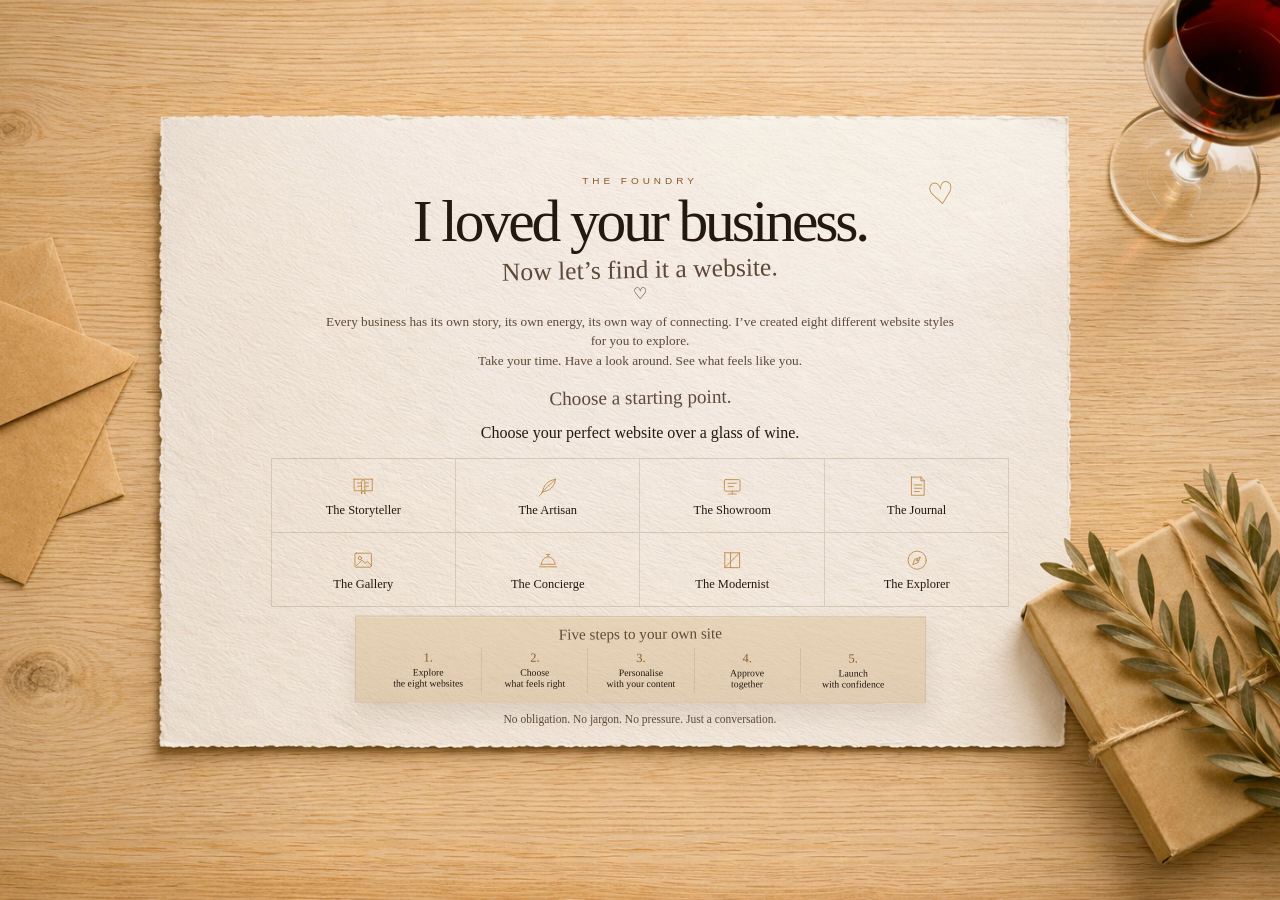
==== commit 2cafcccd: "Add a description paragraph for website choice" ====
--- a/public/index.html
+++ b/public/index.html
@@ -33,6 +33,9 @@
       <section class="choice" aria-label="Choose a website style">
         <h2>Choose a starting point.</h2>
 
+       <p class="handwritten-line">
+  Choose your perfect website over a glass of wine.
+</p>
         <nav class="door-grid" aria-label="Website styles">
           <a class="door" href="#" data-door="The Storyteller">
             <span class="door-icon" aria-hidden="true"><svg viewBox="0 0 64 64"><path d="M10 15h18c5 0 8 3 8 8v28c0-5-3-8-8-8H10V15Z"/><path d="M54 15H36c-5 0-8 3-8 8v28c0-5 3-8 8-8h18V15Z"/><path d="M18 24h9M18 32h9M45 24h-9M45 32h-9"/></svg></span>
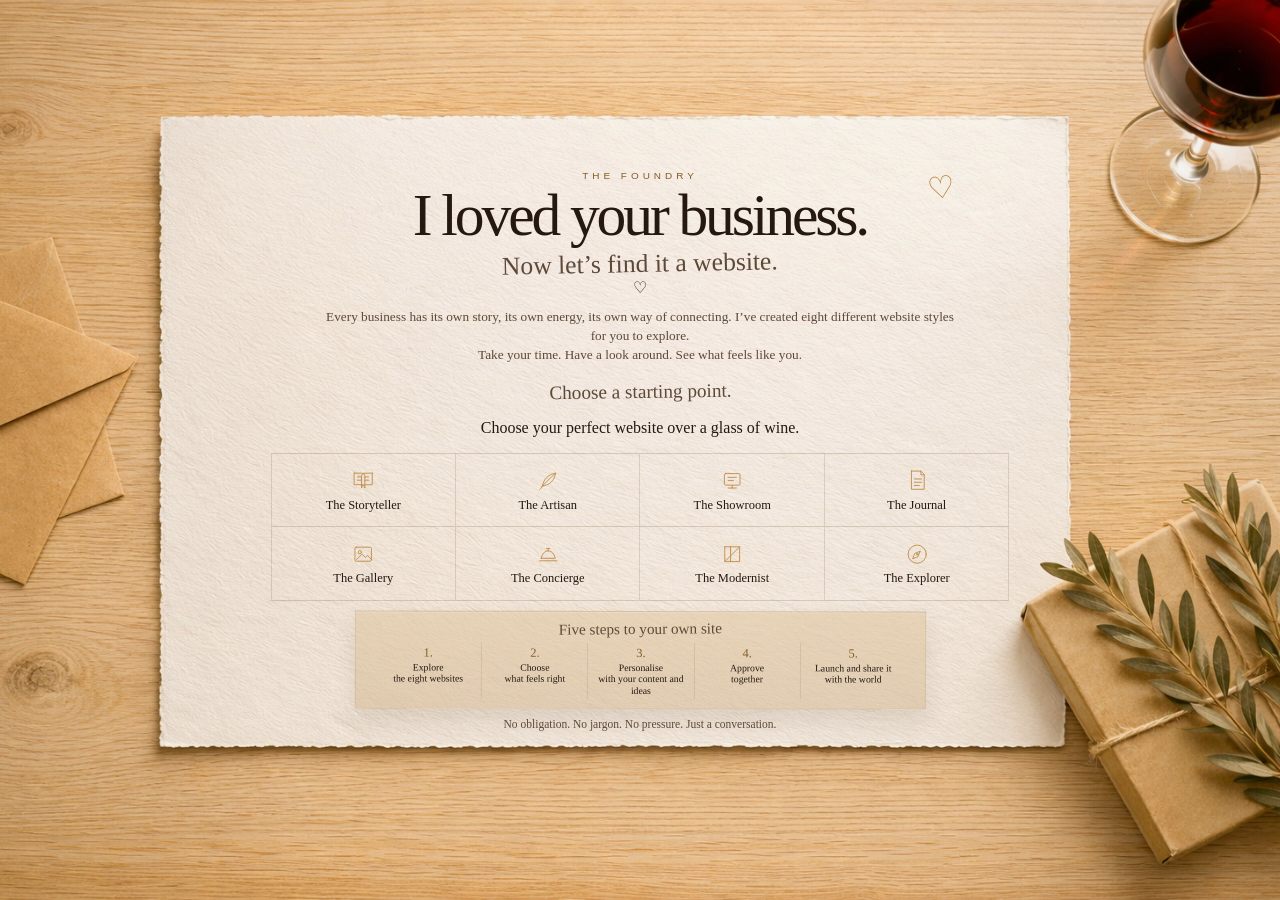
==== commit 4f56fed2: "Update index.html" ====
--- a/public/index.html
+++ b/public/index.html
@@ -85,10 +85,9 @@
         <ol>
           <li><strong>1.</strong><span>Explore<br />the eight websites</span></li>
           <li><strong>2.</strong><span>Choose<br />what feels right</span></li>
-          <li><strong>3.</strong><span>Personalise<br />with your content</span></li>
-          <li><strong>4.</strong><span>Approve<br />together</span></li>
-          <li><strong>5.</strong><span>Launch<br />with confidence</span></li>
-        </ol>
+<li><strong>3.</strong><span>Personalise<br />with your content and ideas</span></li>
+<li><strong>4.</strong><span>Approve<br />together</span></li>
+<li><strong>5.</strong><span>Launch and share it<br />with the world</span></li>
       </section>
 
       <footer class="footer-line">
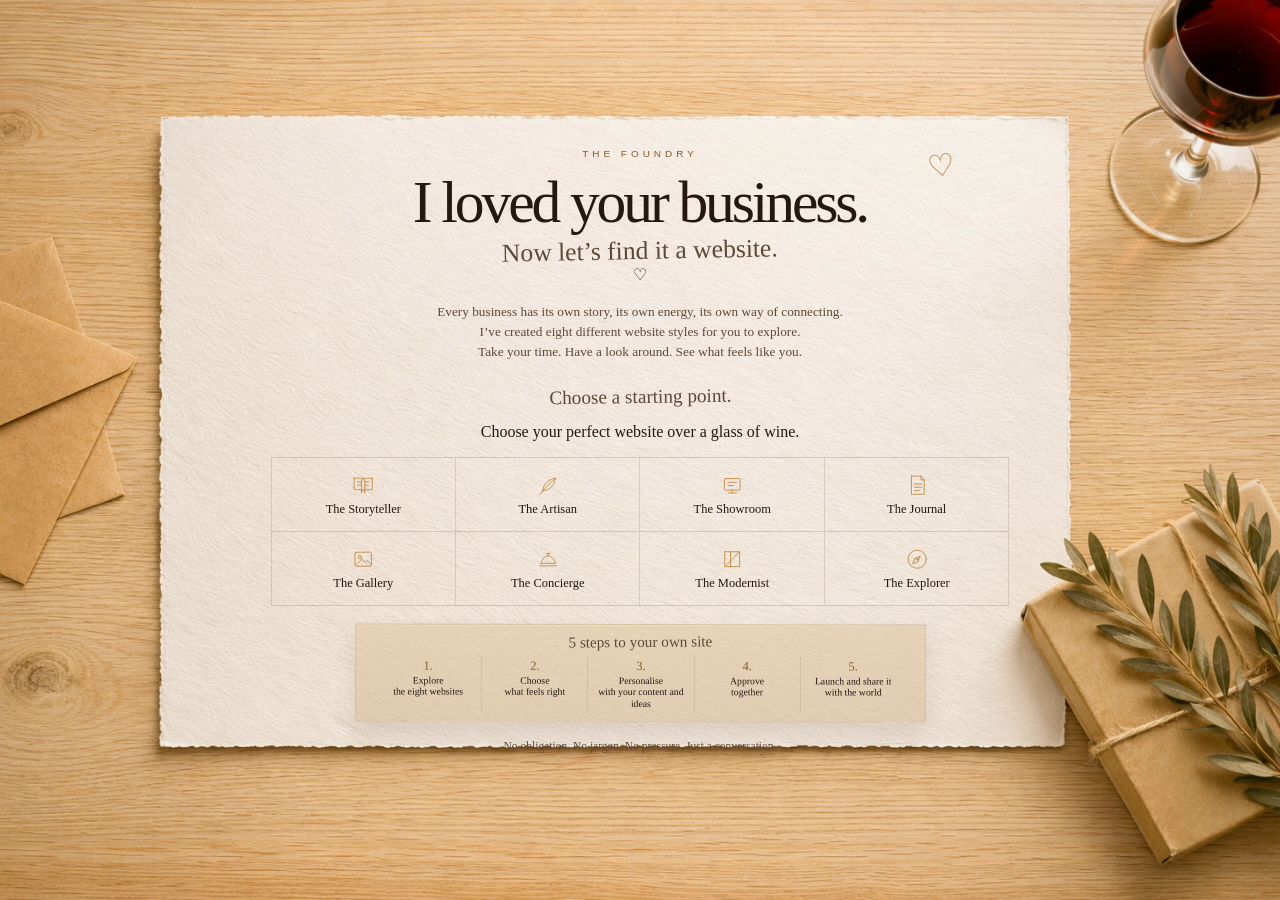
==== commit 27151ddd: "Update index.html" ====
--- a/public/index.html
+++ b/public/index.html
@@ -13,86 +13,174 @@
 <body>
   <main class="foundry-page" aria-labelledby="foundry-title">
     <section class="letter-sheet" aria-label="The Foundry homepage">
+
       <header class="brand">
         <p class="brand-kicker">The Foundry</p>
+
         <h1 id="foundry-title">I loved your business.</h1>
-        <p class="headline-script">Now let&rsquo;s find it a website.</p>
-        <div class="letter-heart">♡</div>
+
+        <p class="headline-script">
+          Now let&rsquo;s find it a website.
+        </p>
+
+        <div class="letter-heart" aria-hidden="true">♡</div>
       </header>
 
       <section class="intro" aria-label="Introduction">
         <p>
           Every business has its own story, its own energy, its own way of connecting.
+        </p>
+
+        <p>
           I&rsquo;ve created eight different website styles for you to explore.
         </p>
+
         <p>
           Take your time. Have a look around. See what feels like you.
         </p>
       </section>
 
       <section class="choice" aria-label="Choose a website style">
+
         <h2>Choose a starting point.</h2>
 
-       <p class="handwritten-line">
-  Choose your perfect website over a glass of wine.
-</p>
+        <p class="handwritten-line">
+          Choose your perfect website over a glass of wine.
+        </p>
+
         <nav class="door-grid" aria-label="Website styles">
+
           <a class="door" href="#" data-door="The Storyteller">
-            <span class="door-icon" aria-hidden="true"><svg viewBox="0 0 64 64"><path d="M10 15h18c5 0 8 3 8 8v28c0-5-3-8-8-8H10V15Z"/><path d="M54 15H36c-5 0-8 3-8 8v28c0-5 3-8 8-8h18V15Z"/><path d="M18 24h9M18 32h9M45 24h-9M45 32h-9"/></svg></span>
+            <span class="door-icon" aria-hidden="true">
+              <svg viewBox="0 0 64 64">
+                <path d="M10 15h18c5 0 8 3 8 8v28c0-5-3-8-8-8H10V15Z"/>
+                <path d="M54 15H36c-5 0-8 3-8 8v28c0-5 3-8 8-8h18V15Z"/>
+                <path d="M18 24h9M18 32h9M45 24h-9M45 32h-9"/>
+              </svg>
+            </span>
             <span>The Storyteller</span>
           </a>
 
           <a class="door" href="#" data-door="The Artisan">
-            <span class="door-icon" aria-hidden="true"><svg viewBox="0 0 64 64"><path d="M18 46c18-2 29-13 32-31C32 18 21 29 18 46Z"/><path d="M18 46c9-10 18-18 32-31"/><path d="M18 46c-2 4-4 7-7 9"/></svg></span>
+            <span class="door-icon" aria-hidden="true">
+              <svg viewBox="0 0 64 64">
+                <path d="M18 46c18-2 29-13 32-31C32 18 21 29 18 46Z"/>
+                <path d="M18 46c9-10 18-18 32-31"/>
+                <path d="M18 46c-2 4-4 7-7 9"/>
+              </svg>
+            </span>
             <span>The Artisan</span>
           </a>
 
           <a class="door" href="#" data-door="The Showroom">
-            <span class="door-icon" aria-hidden="true"><svg viewBox="0 0 64 64"><rect x="13" y="16" width="38" height="28" rx="3"/><path d="M22 51h20M32 44v7"/><path d="M22 25h20M22 33h13"/></svg></span>
+            <span class="door-icon" aria-hidden="true">
+              <svg viewBox="0 0 64 64">
+                <rect x="13" y="16" width="38" height="28" rx="3"/>
+                <path d="M22 51h20M32 44v7"/>
+                <path d="M22 25h20M22 33h13"/>
+              </svg>
+            </span>
             <span>The Showroom</span>
           </a>
 
           <a class="door" href="#" data-door="The Journal">
-            <span class="door-icon" aria-hidden="true"><svg viewBox="0 0 64 64"><path d="M18 10h23l8 8v36H18V10Z"/><path d="M41 10v9h8"/><path d="M25 29h18M25 37h18M25 45h12"/></svg></span>
+            <span class="door-icon" aria-hidden="true">
+              <svg viewBox="0 0 64 64">
+                <path d="M18 10h23l8 8v36H18V10Z"/>
+                <path d="M41 10v9h8"/>
+                <path d="M25 29h18M25 37h18M25 45h12"/>
+              </svg>
+            </span>
             <span>The Journal</span>
           </a>
 
           <a class="door" href="#" data-door="The Gallery">
-            <span class="door-icon" aria-hidden="true"><svg viewBox="0 0 64 64"><rect x="12" y="15" width="40" height="34" rx="3"/><circle cx="24" cy="27" r="4"/><path d="M16 45l13-13 8 8 5-5 10 10"/></svg></span>
+            <span class="door-icon" aria-hidden="true">
+              <svg viewBox="0 0 64 64">
+                <rect x="12" y="15" width="40" height="34" rx="3"/>
+                <circle cx="24" cy="27" r="4"/>
+                <path d="M16 45l13-13 8 8 5-5 10 10"/>
+              </svg>
+            </span>
             <span>The Gallery</span>
           </a>
 
           <a class="door" href="#" data-door="The Concierge">
-            <span class="door-icon" aria-hidden="true"><svg viewBox="0 0 64 64"><path d="M15 42c2-11 9-18 17-18s15 7 17 18H15Z"/><path d="M11 48h42"/><path d="M32 18v6"/><path d="M28 18h8"/></svg></span>
+            <span class="door-icon" aria-hidden="true">
+              <svg viewBox="0 0 64 64">
+                <path d="M15 42c2-11 9-18 17-18s15 7 17 18H15Z"/>
+                <path d="M11 48h42"/>
+                <path d="M32 18v6"/>
+                <path d="M28 18h8"/>
+              </svg>
+            </span>
             <span>The Concierge</span>
           </a>
 
           <a class="door" href="#" data-door="The Modernist">
-            <span class="door-icon" aria-hidden="true"><svg viewBox="0 0 64 64"><path d="M14 14h36v36H14V14Z"/><path d="M50 14 14 50"/><path d="M28 14v36"/></svg></span>
+            <span class="door-icon" aria-hidden="true">
+              <svg viewBox="0 0 64 64">
+                <path d="M14 14h36v36H14V14Z"/>
+                <path d="M50 14 14 50"/>
+                <path d="M28 14v36"/>
+              </svg>
+            </span>
             <span>The Modernist</span>
           </a>
 
           <a class="door" href="#" data-door="The Explorer">
-            <span class="door-icon" aria-hidden="true"><svg viewBox="0 0 64 64"><circle cx="32" cy="32" r="22"/><path d="M39 25 34 38l-13 5 5-13 13-5Z"/><circle cx="32" cy="32" r="2"/></svg></span>
+            <span class="door-icon" aria-hidden="true">
+              <svg viewBox="0 0 64 64">
+                <circle cx="32" cy="32" r="22"/>
+                <path d="M39 25 34 38l-13 5 5-13 13-5Z"/>
+                <circle cx="32" cy="32" r="2"/>
+              </svg>
+            </span>
             <span>The Explorer</span>
           </a>
+
         </nav>
       </section>
 
       <section class="steps-note" aria-label="Five steps to your own site">
-        <h2>Five steps to your own site</h2>
+
+        <h2>5 steps to your own site</h2>
 
         <ol>
-          <li><strong>1.</strong><span>Explore<br />the eight websites</span></li>
-          <li><strong>2.</strong><span>Choose<br />what feels right</span></li>
-<li><strong>3.</strong><span>Personalise<br />with your content and ideas</span></li>
-<li><strong>4.</strong><span>Approve<br />together</span></li>
-<li><strong>5.</strong><span>Launch and share it<br />with the world</span></li>
+          <li>
+            <strong>1.</strong>
+            <span>Explore<br>the eight websites</span>
+          </li>
+
+          <li>
+            <strong>2.</strong>
+            <span>Choose<br>what feels right</span>
+          </li>
+
+          <li>
+            <strong>3.</strong>
+            <span>Personalise<br>with your content and ideas</span>
+          </li>
+
+          <li>
+            <strong>4.</strong>
+            <span>Approve<br>together</span>
+          </li>
+
+          <li>
+            <strong>5.</strong>
+            <span>Launch and share it<br>with the world</span>
+          </li>
+        </ol>
+
       </section>
 
       <footer class="footer-line">
-        <p>No obligation. No jargon. No pressure. Just a conversation.</p>
+        <p>
+          No obligation. No jargon. No pressure. Just a conversation.
+        </p>
       </footer>
+
     </section>
   </main>
 
--- a/public/styles.css
+++ b/public/styles.css
@@ -50,11 +50,11 @@
 .letter-sheet {
   position: relative;
   width: min(1200px, 72vw);
-  min-height: min(700px, 78vh);
+  min-height: min(860px, 88vh);
   display: grid;
   grid-template-rows: auto auto auto auto auto;
   align-content: center;
-  gap: clamp(0.5rem, 1.05vh, 0.9rem);
+  gap: clamp(0.95rem, 2vh, 1.6rem);
   padding: clamp(1rem, 2vw, 2.2rem) clamp(1rem, 3.2vw, 3.4rem);
   text-align: center;
 }
@@ -86,7 +86,7 @@
 }
 
 .brand-kicker {
-  margin: 0 0 clamp(0.35rem, 0.85vh, 0.55rem);
+  margin: 0 0 clamp(0.75rem, 1.8vh, 1.2rem);
   font-family: Arial, sans-serif;
   font-size: clamp(0.62rem, 0.78vw, 0.74rem);
   letter-spacing: 0.4em;
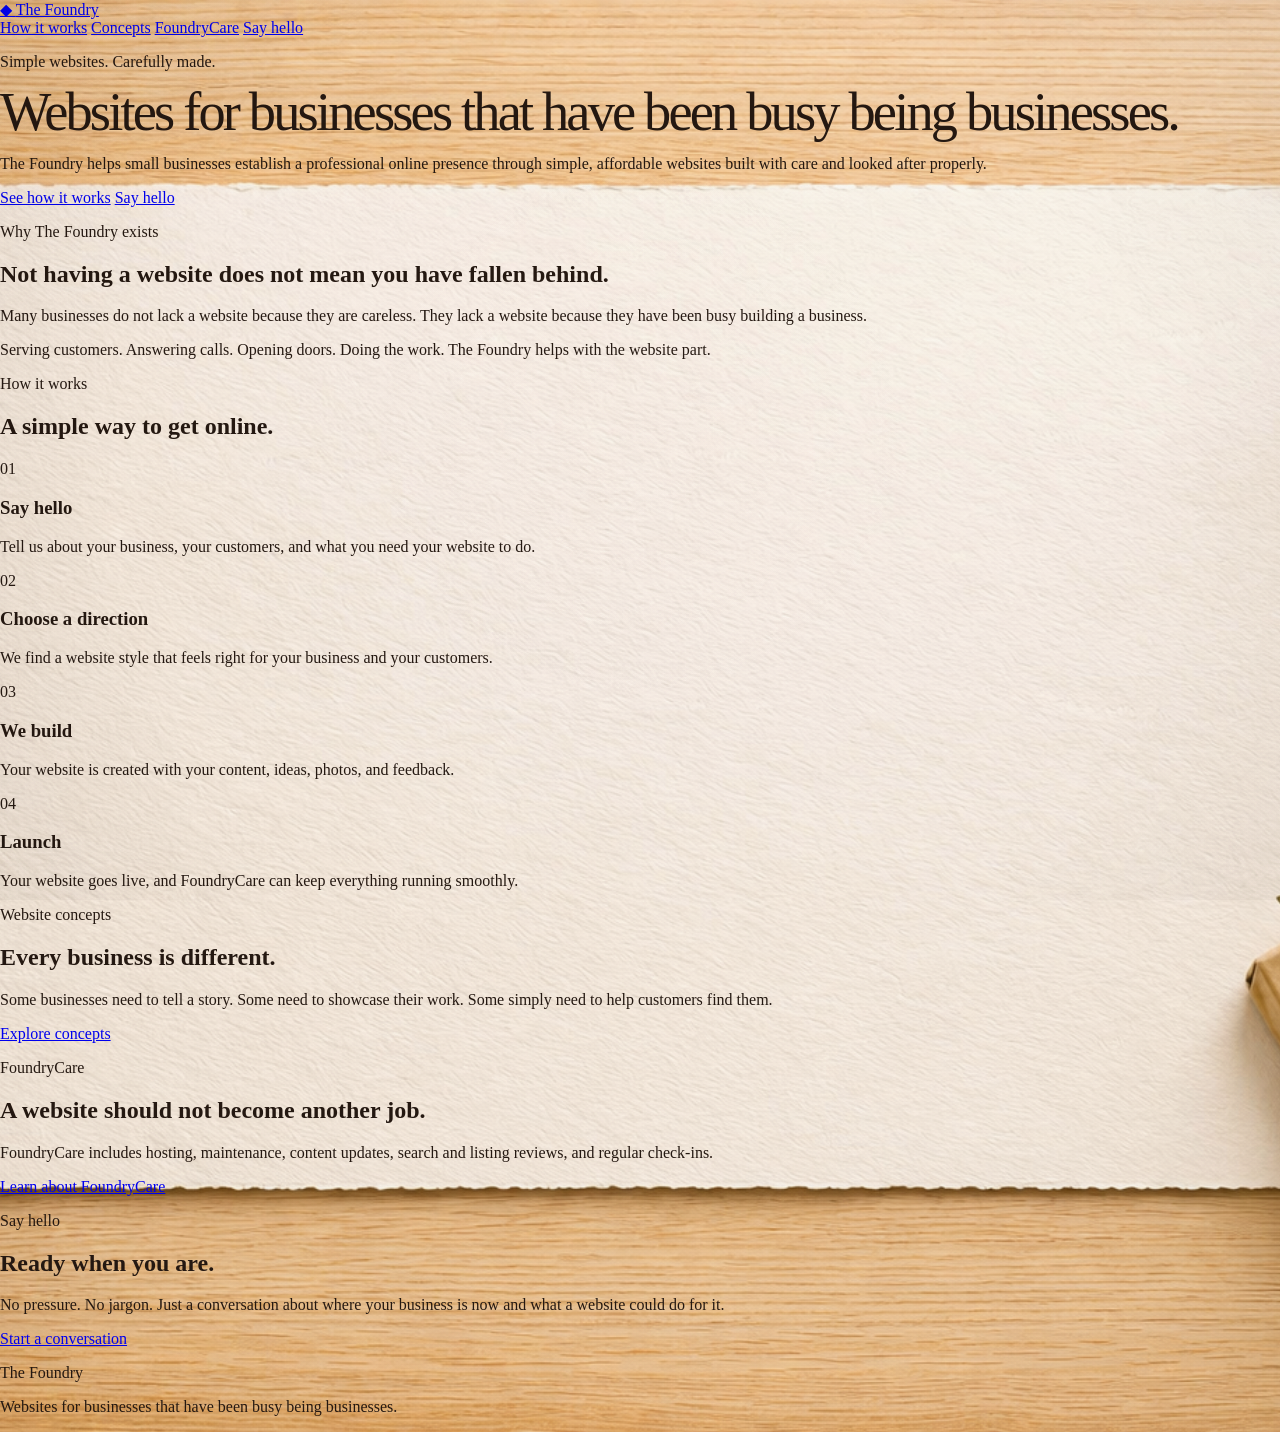
==== commit d5b55792: "Update index.html" ====
--- a/public/index.html
+++ b/public/index.html
@@ -4,185 +4,155 @@
   <meta charset="UTF-8" />
   <meta name="viewport" content="width=device-width, initial-scale=1.0" />
 
-  <title>The Foundry</title>
-  <meta name="description" content="I loved your business. Now let’s find it a website." />
+  <title>The Foundry | Websites for small businesses</title>
+  <meta
+    name="description"
+    content="The Foundry helps small businesses get online with simple, professional websites built with care and looked after properly."
+  />
 
   <link rel="stylesheet" href="./styles.css" />
 </head>
 
 <body>
-  <main class="foundry-page" aria-labelledby="foundry-title">
-    <section class="letter-sheet" aria-label="The Foundry homepage">
+  <header class="site-header">
+    <a class="brand-mark" href="#top" aria-label="The Foundry home">
+      <span class="brand-symbol" aria-hidden="true">◆</span>
+      <span>The Foundry</span>
+    </a>
 
-      <header class="brand">
-        <p class="brand-kicker">The Foundry</p>
+    <nav class="site-nav" aria-label="Main navigation">
+      <a href="#how">How it works</a>
+      <a href="#concepts">Concepts</a>
+      <a href="#care">FoundryCare</a>
+      <a href="#hello">Say hello</a>
+    </nav>
+  </header>
 
-        <h1 id="foundry-title">I loved your business.</h1>
+  <main id="top">
+    <section class="hero section">
+      <div class="hero-content">
+        <p class="eyebrow">Simple websites. Carefully made.</p>
 
-        <p class="headline-script">
-          Now let&rsquo;s find it a website.
+        <h1>Websites for businesses that have been busy being businesses.</h1>
+
+        <p class="hero-lede">
+          The Foundry helps small businesses establish a professional online presence
+          through simple, affordable websites built with care and looked after properly.
         </p>
 
-        <div class="letter-heart" aria-hidden="true">♡</div>
-      </header>
+        <div class="button-row">
+          <a class="button button-primary" href="#how">See how it works</a>
+          <a class="button button-secondary" href="#hello">Say hello</a>
+        </div>
+      </div>
+    </section>
 
-      <section class="intro" aria-label="Introduction">
+    <section class="belief section">
+      <div class="section-inner narrow">
+        <p class="eyebrow">Why The Foundry exists</p>
+
+        <h2>Not having a website does not mean you have fallen behind.</h2>
+
         <p>
-          Every business has its own story, its own energy, its own way of connecting.
+          Many businesses do not lack a website because they are careless.
+          They lack a website because they have been busy building a business.
         </p>
 
         <p>
-          I&rsquo;ve created eight different website styles for you to explore.
+          Serving customers. Answering calls. Opening doors. Doing the work.
+          The Foundry helps with the website part.
+        </p>
+      </div>
+    </section>
+
+    <section id="how" class="section">
+      <div class="section-inner">
+        <div class="section-heading">
+          <p class="eyebrow">How it works</p>
+          <h2>A simple way to get online.</h2>
+        </div>
+
+        <div class="steps-grid">
+          <article class="step-card">
+            <span>01</span>
+            <h3>Say hello</h3>
+            <p>Tell us about your business, your customers, and what you need your website to do.</p>
+          </article>
+
+          <article class="step-card">
+            <span>02</span>
+            <h3>Choose a direction</h3>
+            <p>We find a website style that feels right for your business and your customers.</p>
+          </article>
+
+          <article class="step-card">
+            <span>03</span>
+            <h3>We build</h3>
+            <p>Your website is created with your content, ideas, photos, and feedback.</p>
+          </article>
+
+          <article class="step-card">
+            <span>04</span>
+            <h3>Launch</h3>
+            <p>Your website goes live, and FoundryCare can keep everything running smoothly.</p>
+          </article>
+        </div>
+      </div>
+    </section>
+
+    <section id="concepts" class="section feature-section">
+      <div class="section-inner feature-grid">
+        <div>
+          <p class="eyebrow">Website concepts</p>
+          <h2>Every business is different.</h2>
+        </div>
+
+        <div>
+          <p>
+            Some businesses need to tell a story. Some need to showcase their work.
+            Some simply need to help customers find them.
+          </p>
+
+          <a class="button button-secondary" href="#">Explore concepts</a>
+        </div>
+      </div>
+    </section>
+
+    <section id="care" class="section">
+      <div class="section-inner care-card">
+        <p class="eyebrow">FoundryCare</p>
+
+        <h2>A website should not become another job.</h2>
+
+        <p>
+          FoundryCare includes hosting, maintenance, content updates, search and listing
+          reviews, and regular check-ins.
         </p>
 
+        <a class="button button-primary" href="#">Learn about FoundryCare</a>
+      </div>
+    </section>
+
+    <section id="hello" class="section hello-section">
+      <div class="section-inner narrow">
+        <p class="eyebrow">Say hello</p>
+
+        <h2>Ready when you are.</h2>
+
         <p>
-          Take your time. Have a look around. See what feels like you.
-        </p>
-      </section>
-
-      <section class="choice" aria-label="Choose a website style">
-
-        <h2>Choose a starting point.</h2>
-
-        <p class="handwritten-line">
-          Choose your perfect website over a glass of wine.
+          No pressure. No jargon. Just a conversation about where your business is now
+          and what a website could do for it.
         </p>
 
-        <nav class="door-grid" aria-label="Website styles">
-
-          <a class="door" href="#" data-door="The Storyteller">
-            <span class="door-icon" aria-hidden="true">
-              <svg viewBox="0 0 64 64">
-                <path d="M10 15h18c5 0 8 3 8 8v28c0-5-3-8-8-8H10V15Z"/>
-                <path d="M54 15H36c-5 0-8 3-8 8v28c0-5 3-8 8-8h18V15Z"/>
-                <path d="M18 24h9M18 32h9M45 24h-9M45 32h-9"/>
-              </svg>
-            </span>
-            <span>The Storyteller</span>
-          </a>
-
-          <a class="door" href="#" data-door="The Artisan">
-            <span class="door-icon" aria-hidden="true">
-              <svg viewBox="0 0 64 64">
-                <path d="M18 46c18-2 29-13 32-31C32 18 21 29 18 46Z"/>
-                <path d="M18 46c9-10 18-18 32-31"/>
-                <path d="M18 46c-2 4-4 7-7 9"/>
-              </svg>
-            </span>
-            <span>The Artisan</span>
-          </a>
-
-          <a class="door" href="#" data-door="The Showroom">
-            <span class="door-icon" aria-hidden="true">
-              <svg viewBox="0 0 64 64">
-                <rect x="13" y="16" width="38" height="28" rx="3"/>
-                <path d="M22 51h20M32 44v7"/>
-                <path d="M22 25h20M22 33h13"/>
-              </svg>
-            </span>
-            <span>The Showroom</span>
-          </a>
-
-          <a class="door" href="#" data-door="The Journal">
-            <span class="door-icon" aria-hidden="true">
-              <svg viewBox="0 0 64 64">
-                <path d="M18 10h23l8 8v36H18V10Z"/>
-                <path d="M41 10v9h8"/>
-                <path d="M25 29h18M25 37h18M25 45h12"/>
-              </svg>
-            </span>
-            <span>The Journal</span>
-          </a>
-
-          <a class="door" href="#" data-door="The Gallery">
-            <span class="door-icon" aria-hidden="true">
-              <svg viewBox="0 0 64 64">
-                <rect x="12" y="15" width="40" height="34" rx="3"/>
-                <circle cx="24" cy="27" r="4"/>
-                <path d="M16 45l13-13 8 8 5-5 10 10"/>
-              </svg>
-            </span>
-            <span>The Gallery</span>
-          </a>
-
-          <a class="door" href="#" data-door="The Concierge">
-            <span class="door-icon" aria-hidden="true">
-              <svg viewBox="0 0 64 64">
-                <path d="M15 42c2-11 9-18 17-18s15 7 17 18H15Z"/>
-                <path d="M11 48h42"/>
-                <path d="M32 18v6"/>
-                <path d="M28 18h8"/>
-              </svg>
-            </span>
-            <span>The Concierge</span>
-          </a>
-
-          <a class="door" href="#" data-door="The Modernist">
-            <span class="door-icon" aria-hidden="true">
-              <svg viewBox="0 0 64 64">
-                <path d="M14 14h36v36H14V14Z"/>
-                <path d="M50 14 14 50"/>
-                <path d="M28 14v36"/>
-              </svg>
-            </span>
-            <span>The Modernist</span>
-          </a>
-
-          <a class="door" href="#" data-door="The Explorer">
-            <span class="door-icon" aria-hidden="true">
-              <svg viewBox="0 0 64 64">
-                <circle cx="32" cy="32" r="22"/>
-                <path d="M39 25 34 38l-13 5 5-13 13-5Z"/>
-                <circle cx="32" cy="32" r="2"/>
-              </svg>
-            </span>
-            <span>The Explorer</span>
-          </a>
-
-        </nav>
-      </section>
-
-      <section class="steps-note" aria-label="Five steps to your own site">
-
-        <h2>5 steps to your own site</h2>
-
-        <ol>
-          <li>
-            <strong>1.</strong>
-            <span>Explore<br>the eight websites</span>
-          </li>
-
-          <li>
-            <strong>2.</strong>
-            <span>Choose<br>what feels right</span>
-          </li>
-
-          <li>
-            <strong>3.</strong>
-            <span>Personalise<br>with your content and ideas</span>
-          </li>
-
-          <li>
-            <strong>4.</strong>
-            <span>Approve<br>together</span>
-          </li>
-
-          <li>
-            <strong>5.</strong>
-            <span>Launch and share it<br>with the world</span>
-          </li>
-        </ol>
-
-      </section>
-
-      <footer class="footer-line">
-        <p>
-          No obligation. No jargon. No pressure. Just a conversation.
-        </p>
-      </footer>
-
+        <a class="button button-primary" href="mailto:hello@rkdb.nz">Start a conversation</a>
+      </div>
     </section>
   </main>
+
+  <footer class="site-footer">
+    <p>The Foundry</p>
+    <p>Websites for businesses that have been busy being businesses.</p>
+  </footer>
 
   <script src="./script.js"></script>
 </body>
--- a/public/styles.css
+++ b/public/styles.css
@@ -34,8 +34,8 @@
   inset: 0;
   pointer-events: none;
   background:
-    radial-gradient(circle at 50% 48%, rgba(255, 244, 222, 0.025), transparent 36%),
-    radial-gradient(circle at 50% 55%, transparent 62%, rgba(20, 9, 5, 0.06) 100%);
+    radial-gradient(circle at 50% 48%, rgba(255, 244, 222, 0.018), transparent 36%),
+    radial-gradient(circle at 50% 55%, transparent 64%, rgba(20, 9, 5, 0.045) 100%);
 }
 
 .foundry-page {
@@ -49,13 +49,13 @@
 
 .letter-sheet {
   position: relative;
-  width: min(1200px, 72vw);
-  min-height: min(860px, 88vh);
+  width: min(1180px, 70vw);
+  min-height: min(850px, 87vh);
   display: grid;
   grid-template-rows: auto auto auto auto auto;
   align-content: center;
-  gap: clamp(0.95rem, 2vh, 1.6rem);
-  padding: clamp(1rem, 2vw, 2.2rem) clamp(1rem, 3.2vw, 3.4rem);
+  gap: clamp(1.1rem, 2.1vh, 1.75rem);
+  padding: clamp(1.1rem, 2.1vw, 2.25rem) clamp(1rem, 3vw, 3.25rem);
   text-align: center;
 }
 
@@ -73,12 +73,15 @@
 }
 
 .brand::after {
-  content: "♡";
+  content: none;
+}
+
+.letter-heart {
   position: absolute;
-  top: 0.2rem;
-  right: clamp(6.5rem, 8vw, 10rem);
+  top: clamp(0.2rem, 0.8vh, 0.55rem);
+  right: clamp(5.2rem, 7.2vw, 9rem);
   font-family: Georgia, "Times New Roman", serif;
-  font-size: clamp(1.8rem, 2.4vw, 2.7rem);
+  font-size: clamp(1.85rem, 2.35vw, 2.65rem);
   line-height: 1;
   color: var(--gold);
   font-weight: 400;
@@ -86,42 +89,42 @@
 }
 
 .brand-kicker {
-  margin: 0 0 clamp(0.75rem, 1.8vh, 1.2rem);
+  margin: 0 0 clamp(0.8rem, 1.8vh, 1.25rem);
   font-family: Arial, sans-serif;
-  font-size: clamp(0.62rem, 0.78vw, 0.74rem);
-  letter-spacing: 0.4em;
+  font-size: clamp(0.62rem, 0.76vw, 0.72rem);
+  letter-spacing: 0.42em;
   text-transform: uppercase;
   color: var(--gold-deep);
 }
 
 h1 {
   margin: 0;
-  font-size: clamp(3.3rem, 4.65vw, 5.4rem);
-  line-height: 0.93;
+  font-size: clamp(3rem, 4.25vw, 4.95rem);
+  line-height: 0.95;
   font-weight: 500;
   letter-spacing: -0.052em;
 }
 
 .headline-script {
-  margin: clamp(0.45rem, 0.85vh, 0.7rem) 0 0;
+  margin: clamp(0.5rem, 0.95vh, 0.85rem) 0 0;
   font-family: "Segoe Print", "Bradley Hand", "Comic Sans MS", cursive;
-  font-size: clamp(1.45rem, 2vw, 2.15rem);
-  line-height: 1.05;
+  font-size: clamp(1.35rem, 1.9vw, 2.05rem);
+  line-height: 1.08;
   font-style: normal;
   color: var(--muted);
   transform: rotate(-1.1deg);
 }
 
 .intro {
-  width: min(640px, 86%);
+  width: min(650px, 88%);
   margin: 0 auto;
-  font-size: clamp(0.83rem, 0.92vw, 0.96rem);
-  line-height: 1.42;
+  font-size: clamp(0.82rem, 0.9vw, 0.95rem);
+  line-height: 1.48;
   color: var(--muted);
 }
 
 .intro p {
-  margin: 0.06rem 0;
+  margin: 0.12rem 0;
 }
 
 .choice {
@@ -130,43 +133,83 @@
 }
 
 .choice h2 {
-  margin: clamp(0.25rem, 0.75vh, 0.5rem) 0 clamp(0.55rem, 0.9vh, 0.78rem);
+  margin: 0 0 clamp(0.3rem, 0.7vh, 0.5rem);
+  font-family: Georgia, "Times New Roman", serif;
+  font-size: clamp(0.94rem, 1.1vw, 1.08rem);
+  line-height: 1.1;
+  font-weight: 500;
+  font-style: italic;
+  color: var(--soft);
+}
+
+.handwritten-line {
+  margin: 0 0 clamp(0.85rem, 1.5vh, 1.15rem);
   font-family: "Segoe Print", "Bradley Hand", "Comic Sans MS", cursive;
-  font-size: clamp(1.05rem, 1.5vw, 1.35rem);
-  line-height: 1.05;
-  font-weight: 400;
-  font-style: normal;
-  color: var(--muted);
-  transform: rotate(-0.8deg);
+  font-size: clamp(1.05rem, 1.45vw, 1.35rem);
+  line-height: 1.08;
+  color: var(--muted);
+  transform: rotate(-0.7deg);
 }
 
 .door-grid {
   display: grid;
   grid-template-columns: repeat(4, minmax(0, 1fr));
-  border-top: 1px solid rgba(113, 82, 49, 0.21);
-  border-left: 1px solid rgba(113, 82, 49, 0.17);
+  row-gap: 0;
+  column-gap: 0;
 }
 
 .door {
-  min-height: clamp(4.15rem, 8.2vh, 5.25rem);
+  position: relative;
+  min-height: clamp(4.05rem, 7.5vh, 5rem);
   display: grid;
   place-items: center;
   align-content: center;
-  gap: 0.26rem;
-  padding: 0.45rem 0.35rem;
+  gap: 0.24rem;
+  padding: 0.4rem 0.35rem;
 
   text-align: center;
   text-decoration: none;
   color: var(--ink);
 
-  border-right: 1px solid rgba(113, 82, 49, 0.17);
-  border-bottom: 1px solid rgba(113, 82, 49, 0.21);
-
+  border: 0;
   background: rgba(255, 255, 255, 0);
+
   transition:
     background 220ms ease,
     transform 220ms ease,
     box-shadow 220ms ease;
+}
+
+.door::before {
+  content: "";
+  position: absolute;
+  left: 9%;
+  right: 9%;
+  top: 0;
+  height: 1px;
+  background: rgba(113, 82, 49, 0.24);
+}
+
+.door:nth-child(n + 5)::before {
+  background: rgba(113, 82, 49, 0.2);
+}
+
+.door::after {
+  content: "";
+  position: absolute;
+  top: 12%;
+  bottom: 12%;
+  right: 0;
+  width: 1px;
+  background: rgba(113, 82, 49, 0.18);
+}
+
+.door:nth-child(4n)::after {
+  content: none;
+}
+
+.door:nth-child(n + 5) {
+  border-bottom: 0;
 }
 
 .door:hover,
@@ -174,15 +217,15 @@
 .door.is-selected {
   outline: none;
   transform: translateY(-3px);
-  background: rgba(255, 255, 255, 0.24);
+  background: rgba(255, 255, 255, 0.18);
   box-shadow:
-    inset 0 0 0 1px rgba(182, 134, 67, 0.28),
-    0 8px 18px rgba(90, 58, 26, 0.08);
+    inset 0 0 0 1px rgba(182, 134, 67, 0.18),
+    0 8px 18px rgba(90, 58, 26, 0.07);
 }
 
 .door-icon {
-  width: clamp(1.65rem, 2vw, 2.05rem);
-  height: clamp(1.65rem, 2vw, 2.05rem);
+  width: clamp(1.62rem, 1.88vw, 1.98rem);
+  height: clamp(1.62rem, 1.88vw, 1.98rem);
   color: #bd873e;
 }
 
@@ -192,13 +235,13 @@
   display: block;
   fill: none;
   stroke: currentColor;
-  stroke-width: 2.05;
+  stroke-width: 2.02;
   stroke-linecap: round;
   stroke-linejoin: round;
 }
 
 .door span:last-child {
-  font-size: clamp(0.78rem, 0.9vw, 0.92rem);
+  font-size: clamp(0.76rem, 0.86vw, 0.9rem);
 }
 
 .steps-note {
@@ -206,11 +249,11 @@
   margin: 0 auto;
   padding: clamp(0.58rem, 1vh, 0.82rem) clamp(0.8rem, 1.6vw, 1.2rem);
   background:
-    linear-gradient(180deg, rgba(224, 198, 160, 0.58), rgba(205, 174, 130, 0.44));
-  border: 1px solid rgba(128, 89, 46, 0.1);
+    linear-gradient(180deg, rgba(224, 198, 160, 0.52), rgba(205, 174, 130, 0.38));
+  border: 1px solid rgba(128, 89, 46, 0.08);
   box-shadow:
-    0 12px 22px rgba(69, 42, 18, 0.12),
-    inset 0 1px 0 rgba(255, 255, 255, 0.2);
+    0 12px 22px rgba(69, 42, 18, 0.11),
+    inset 0 1px 0 rgba(255, 255, 255, 0.18);
   transform: rotate(0.12deg);
 }
 
@@ -239,7 +282,7 @@
   display: grid;
   align-content: start;
   gap: 0.08rem;
-  border-left: 1px solid rgba(117, 79, 39, 0.13);
+  border-left: 1px solid rgba(117, 79, 39, 0.12);
 }
 
 .steps-note li:first-child {
@@ -280,12 +323,24 @@
     grid-template-rows: auto;
   }
 
-  .brand::after {
+  .letter-heart {
     right: 1rem;
   }
 
   .door-grid {
     grid-template-columns: repeat(2, minmax(0, 1fr));
+  }
+
+  .door:nth-child(2n)::after {
+    content: none;
+  }
+
+  .door:nth-child(4n)::after {
+    content: "";
+  }
+
+  .door:nth-child(8)::after {
+    content: none;
   }
 
   .steps-note {
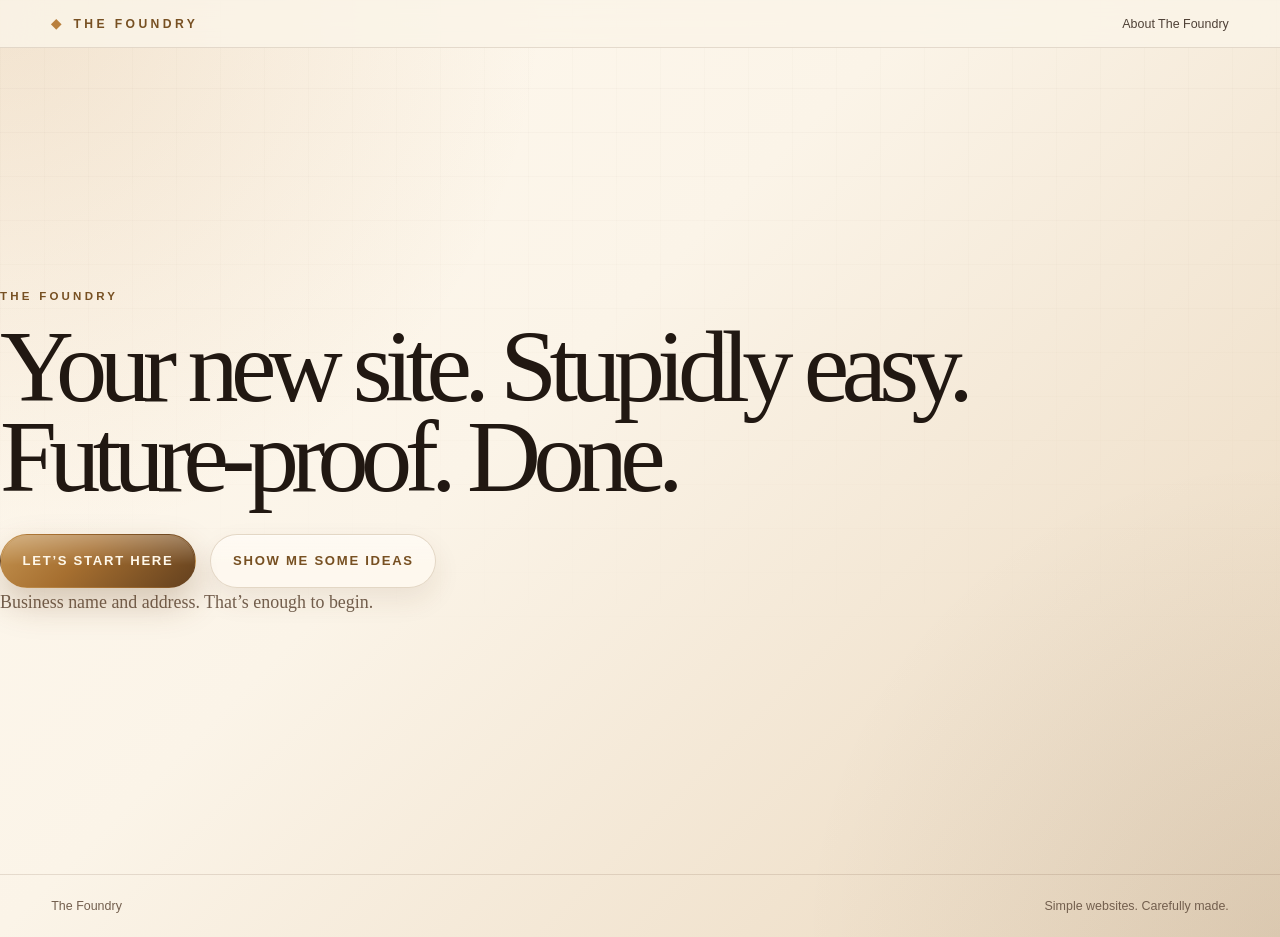
==== commit eac66561: "Update index.html" ====
--- a/public/index.html
+++ b/public/index.html
@@ -4,7 +4,7 @@
   <meta charset="UTF-8" />
   <meta name="viewport" content="width=device-width, initial-scale=1.0" />
 
-  <title>The Foundry | Websites for small businesses</title>
+  <title>The Foundry | Your new site. Done.</title>
   <meta
     name="description"
     content="The Foundry helps small businesses get online with simple, professional websites built with care and looked after properly."
@@ -15,143 +15,43 @@
 
 <body>
   <header class="site-header">
-    <a class="brand-mark" href="#top" aria-label="The Foundry home">
+    <a class="brand-mark" href="./" aria-label="The Foundry home">
       <span class="brand-symbol" aria-hidden="true">◆</span>
       <span>The Foundry</span>
     </a>
 
     <nav class="site-nav" aria-label="Main navigation">
-      <a href="#how">How it works</a>
-      <a href="#concepts">Concepts</a>
-      <a href="#care">FoundryCare</a>
-      <a href="#hello">Say hello</a>
+      <a href="./about/">About The Foundry</a>
     </nav>
   </header>
 
-  <main id="top">
-    <section class="hero section">
-      <div class="hero-content">
-        <p class="eyebrow">Simple websites. Carefully made.</p>
+  <main>
+    <section class="hero home-hero">
+      <div class="hero-card hero-card-large">
+        <p class="eyebrow">The Foundry</p>
 
-        <h1>Websites for businesses that have been busy being businesses.</h1>
-
-        <p class="hero-lede">
-          The Foundry helps small businesses establish a professional online presence
-          through simple, affordable websites built with care and looked after properly.
-        </p>
+        <h1 class="stacked-hero">
+          <span>Your new site.</span>
+          <span>Stupidly easy.</span>
+          <span>Future-proof.</span>
+          <span>Done.</span>
+        </h1>
 
         <div class="button-row">
-          <a class="button button-primary" href="#how">See how it works</a>
-          <a class="button button-secondary" href="#hello">Say hello</a>
-        </div>
-      </div>
-    </section>
-
-    <section class="belief section">
-      <div class="section-inner narrow">
-        <p class="eyebrow">Why The Foundry exists</p>
-
-        <h2>Not having a website does not mean you have fallen behind.</h2>
-
-        <p>
-          Many businesses do not lack a website because they are careless.
-          They lack a website because they have been busy building a business.
-        </p>
-
-        <p>
-          Serving customers. Answering calls. Opening doors. Doing the work.
-          The Foundry helps with the website part.
-        </p>
-      </div>
-    </section>
-
-    <section id="how" class="section">
-      <div class="section-inner">
-        <div class="section-heading">
-          <p class="eyebrow">How it works</p>
-          <h2>A simple way to get online.</h2>
+          <a class="button button-primary" href="./start/">Let&rsquo;s start here</a>
+          <a class="button button-secondary" href="./explore/storyteller/">Show me some ideas</a>
         </div>
 
-        <div class="steps-grid">
-          <article class="step-card">
-            <span>01</span>
-            <h3>Say hello</h3>
-            <p>Tell us about your business, your customers, and what you need your website to do.</p>
-          </article>
-
-          <article class="step-card">
-            <span>02</span>
-            <h3>Choose a direction</h3>
-            <p>We find a website style that feels right for your business and your customers.</p>
-          </article>
-
-          <article class="step-card">
-            <span>03</span>
-            <h3>We build</h3>
-            <p>Your website is created with your content, ideas, photos, and feedback.</p>
-          </article>
-
-          <article class="step-card">
-            <span>04</span>
-            <h3>Launch</h3>
-            <p>Your website goes live, and FoundryCare can keep everything running smoothly.</p>
-          </article>
-        </div>
-      </div>
-    </section>
-
-    <section id="concepts" class="section feature-section">
-      <div class="section-inner feature-grid">
-        <div>
-          <p class="eyebrow">Website concepts</p>
-          <h2>Every business is different.</h2>
-        </div>
-
-        <div>
-          <p>
-            Some businesses need to tell a story. Some need to showcase their work.
-            Some simply need to help customers find them.
-          </p>
-
-          <a class="button button-secondary" href="#">Explore concepts</a>
-        </div>
-      </div>
-    </section>
-
-    <section id="care" class="section">
-      <div class="section-inner care-card">
-        <p class="eyebrow">FoundryCare</p>
-
-        <h2>A website should not become another job.</h2>
-
-        <p>
-          FoundryCare includes hosting, maintenance, content updates, search and listing
-          reviews, and regular check-ins.
+        <p class="micro-copy">
+          Business name and address. That&rsquo;s enough to begin.
         </p>
-
-        <a class="button button-primary" href="#">Learn about FoundryCare</a>
-      </div>
-    </section>
-
-    <section id="hello" class="section hello-section">
-      <div class="section-inner narrow">
-        <p class="eyebrow">Say hello</p>
-
-        <h2>Ready when you are.</h2>
-
-        <p>
-          No pressure. No jargon. Just a conversation about where your business is now
-          and what a website could do for it.
-        </p>
-
-        <a class="button button-primary" href="mailto:hello@rkdb.nz">Start a conversation</a>
       </div>
     </section>
   </main>
 
   <footer class="site-footer">
     <p>The Foundry</p>
-    <p>Websites for businesses that have been busy being businesses.</p>
+    <p>Simple websites. Carefully made.</p>
   </footer>
 
   <script src="./script.js"></script>
--- a/public/styles.css
+++ b/public/styles.css
@@ -5,369 +5,421 @@
 }
 
 :root {
-  --ink: #241811;
-  --muted: #5d4938;
-  --soft: #7c624a;
-  --gold: #b8833d;
-  --gold-deep: #875c28;
-}
-
-html,
-body {
-  width: 100%;
-  min-height: 100%;
+  --ink: #211812;
+  --ink-soft: #4e4036;
+  --muted: #735f4e;
+  --cream: #fbf4e8;
+  --cream-deep: #f1dfc5;
+  --card: rgba(255, 250, 241, 0.78);
+  --bronze: #b9803e;
+  --bronze-deep: #775022;
+  --line: rgba(91, 62, 36, 0.14);
+  --shadow: 0 24px 70px rgba(64, 39, 18, 0.13);
+  --radius: 28px;
+}
+
+html {
+  scroll-behavior: smooth;
 }
 
 body {
   margin: 0;
+  min-height: 100%;
   font-family: Georgia, "Times New Roman", serif;
   color: var(--ink);
-  overflow: auto;
   background:
-    linear-gradient(rgba(22, 11, 6, 0.02), rgba(22, 11, 6, 0.02)),
-    url("./assets/images/homepage/background.png") center center / cover no-repeat;
-}
-
-body::after {
+    radial-gradient(circle at top left, rgba(184, 128, 62, 0.18), transparent 34rem),
+    radial-gradient(circle at bottom right, rgba(35, 24, 18, 0.08), transparent 30rem),
+    linear-gradient(135deg, #fff9ef 0%, var(--cream) 42%, #ead7bd 100%);
+}
+
+body::before {
   content: "";
   position: fixed;
   inset: 0;
   pointer-events: none;
+  background-image:
+    linear-gradient(rgba(80, 55, 31, 0.035) 1px, transparent 1px),
+    linear-gradient(90deg, rgba(80, 55, 31, 0.025) 1px, transparent 1px);
+  background-size: 44px 44px;
+  mask-image: linear-gradient(to bottom, rgba(0,0,0,0.8), transparent 75%);
+}
+
+a {
+  color: inherit;
+}
+
+.site-header {
+  position: sticky;
+  top: 0;
+  z-index: 20;
+  display: flex;
+  align-items: center;
+  justify-content: space-between;
+  gap: 1.2rem;
+  padding: 1rem clamp(1rem, 4vw, 4rem);
+  background: rgba(251, 244, 232, 0.82);
+  backdrop-filter: blur(18px);
+  border-bottom: 1px solid var(--line);
+}
+
+.brand-mark {
+  display: inline-flex;
+  align-items: center;
+  gap: 0.55rem;
+  text-decoration: none;
+  font-family: Arial, sans-serif;
+  font-size: 0.76rem;
+  letter-spacing: 0.28em;
+  text-transform: uppercase;
+  color: var(--bronze-deep);
+  font-weight: 700;
+}
+
+.brand-symbol {
+  font-size: 0.8rem;
+  color: var(--bronze);
+}
+
+.site-nav {
+  display: flex;
+  align-items: center;
+  gap: clamp(0.8rem, 2vw, 1.8rem);
+  font-family: Arial, sans-serif;
+  font-size: 0.78rem;
+  color: var(--ink-soft);
+}
+
+.site-nav a {
+  text-decoration: none;
+}
+
+.site-nav a:hover,
+.site-nav a:focus-visible {
+  color: var(--bronze-deep);
+}
+
+.section {
+  position: relative;
+  padding: clamp(4rem, 8vw, 8rem) clamp(1rem, 4vw, 4rem);
+}
+
+.section-inner,
+.hero-content {
+  width: min(1120px, 100%);
+  margin: 0 auto;
+}
+
+.narrow {
+  width: min(780px, 100%);
+}
+
+.hero {
+  min-height: calc(100svh - 74px);
+  display: grid;
+  align-items: center;
+}
+
+.hero-content {
+  padding: clamp(2rem, 5vw, 5rem);
+  border: 1px solid var(--line);
+  border-radius: clamp(30px, 5vw, 54px);
   background:
-    radial-gradient(circle at 50% 48%, rgba(255, 244, 222, 0.018), transparent 36%),
-    radial-gradient(circle at 50% 55%, transparent 64%, rgba(20, 9, 5, 0.045) 100%);
-}
-
-.foundry-page {
+    linear-gradient(135deg, rgba(255, 253, 247, 0.82), rgba(246, 229, 201, 0.66));
+  box-shadow: var(--shadow);
+}
+
+.eyebrow {
+  margin: 0 0 1rem;
+  font-family: Arial, sans-serif;
+  font-size: 0.72rem;
+  letter-spacing: 0.28em;
+  text-transform: uppercase;
+  color: var(--bronze-deep);
+  font-weight: 700;
+}
+
+h1,
+h2,
+h3,
+p {
+  margin-top: 0;
+}
+
+h1 {
+  max-width: 980px;
+  margin-bottom: 1.35rem;
+  font-size: clamp(3rem, 8vw, 7.8rem);
+  line-height: 0.88;
+  letter-spacing: -0.075em;
+  font-weight: 500;
+}
+
+h2 {
+  max-width: 820px;
+  margin-bottom: 1rem;
+  font-size: clamp(2.2rem, 5vw, 5rem);
+  line-height: 0.94;
+  letter-spacing: -0.055em;
+  font-weight: 500;
+}
+
+h3 {
+  margin-bottom: 0.7rem;
+  font-size: clamp(1.25rem, 2vw, 1.75rem);
+  line-height: 1;
+  font-weight: 500;
+}
+
+p {
+  font-size: clamp(1.02rem, 1.4vw, 1.26rem);
+  line-height: 1.62;
+  color: var(--muted);
+}
+
+.hero-lede {
+  max-width: 760px;
+  font-size: clamp(1.15rem, 1.8vw, 1.45rem);
+}
+
+.button-row {
+  display: flex;
+  flex-wrap: wrap;
+  gap: 0.9rem;
+  margin-top: 2rem;
+}
+
+.button {
   position: relative;
-  z-index: 1;
-  min-height: 100vh;
+  isolation: isolate;
+  display: inline-flex;
+  align-items: center;
+  justify-content: center;
+  min-height: 3.35rem;
+  padding: 0.95rem 1.35rem;
+  border-radius: 999px;
+  text-decoration: none;
+  font-family: Arial, sans-serif;
+  font-size: 0.82rem;
+  letter-spacing: 0.13em;
+  text-transform: uppercase;
+  font-weight: 800;
+  border: 1px solid transparent;
+  transition:
+    transform 180ms ease,
+    box-shadow 180ms ease,
+    border-color 180ms ease;
+}
+
+.button::after {
+  content: "";
+  position: absolute;
+  inset: 1px;
+  z-index: -1;
+  border-radius: inherit;
+  background: linear-gradient(180deg, rgba(255,255,255,0.28), transparent 58%);
+}
+
+.button-primary {
+  color: #fff8ea;
+  background:
+    linear-gradient(135deg, #c49350 0%, #a66f30 42%, #63401e 100%);
+  box-shadow:
+    0 16px 34px rgba(105, 66, 26, 0.26),
+    inset 0 1px 0 rgba(255,255,255,0.28);
+}
+
+.button-secondary {
+  color: var(--bronze-deep);
+  background: rgba(255, 250, 241, 0.72);
+  border-color: rgba(119, 80, 34, 0.2);
+  box-shadow:
+    0 12px 28px rgba(87, 54, 24, 0.09),
+    inset 0 1px 0 rgba(255,255,255,0.5);
+}
+
+.button:hover,
+.button:focus-visible {
+  outline: none;
+  transform: translateY(-3px);
+}
+
+.button-primary:hover,
+.button-primary:focus-visible {
+  box-shadow:
+    0 22px 42px rgba(105, 66, 26, 0.32),
+    inset 0 1px 0 rgba(255,255,255,0.32);
+}
+
+.button-secondary:hover,
+.button-secondary:focus-visible {
+  border-color: rgba(119, 80, 34, 0.36);
+  box-shadow:
+    0 18px 36px rgba(87, 54, 24, 0.13),
+    inset 0 1px 0 rgba(255,255,255,0.58);
+}
+
+.belief {
+  background: rgba(255, 250, 241, 0.38);
+  border-block: 1px solid var(--line);
+}
+
+.section-heading {
   display: grid;
-  place-items: center;
-  padding: clamp(0.7rem, 2vw, 1.6rem);
-}
-
-.letter-sheet {
-  position: relative;
-  width: min(1180px, 70vw);
-  min-height: min(850px, 87vh);
-  display: grid;
-  grid-template-rows: auto auto auto auto auto;
-  align-content: center;
-  gap: clamp(1.1rem, 2.1vh, 1.75rem);
-  padding: clamp(1.1rem, 2.1vw, 2.25rem) clamp(1rem, 3vw, 3.25rem);
-  text-align: center;
-}
-
-.brand,
-.intro,
-.choice,
-.steps-note,
-.footer-line {
-  position: relative;
-  z-index: 2;
-}
-
-.brand {
-  position: relative;
-}
-
-.brand::after {
-  content: none;
-}
-
-.letter-heart {
-  position: absolute;
-  top: clamp(0.2rem, 0.8vh, 0.55rem);
-  right: clamp(5.2rem, 7.2vw, 9rem);
-  font-family: Georgia, "Times New Roman", serif;
-  font-size: clamp(1.85rem, 2.35vw, 2.65rem);
-  line-height: 1;
-  color: var(--gold);
-  font-weight: 400;
-  transform: rotate(-8deg);
-}
-
-.brand-kicker {
-  margin: 0 0 clamp(0.8rem, 1.8vh, 1.25rem);
-  font-family: Arial, sans-serif;
-  font-size: clamp(0.62rem, 0.76vw, 0.72rem);
-  letter-spacing: 0.42em;
-  text-transform: uppercase;
-  color: var(--gold-deep);
-}
-
-h1 {
-  margin: 0;
-  font-size: clamp(3rem, 4.25vw, 4.95rem);
-  line-height: 0.95;
-  font-weight: 500;
-  letter-spacing: -0.052em;
-}
-
-.headline-script {
-  margin: clamp(0.5rem, 0.95vh, 0.85rem) 0 0;
-  font-family: "Segoe Print", "Bradley Hand", "Comic Sans MS", cursive;
-  font-size: clamp(1.35rem, 1.9vw, 2.05rem);
-  line-height: 1.08;
-  font-style: normal;
-  color: var(--muted);
-  transform: rotate(-1.1deg);
-}
-
-.intro {
-  width: min(650px, 88%);
-  margin: 0 auto;
-  font-size: clamp(0.82rem, 0.9vw, 0.95rem);
-  line-height: 1.48;
-  color: var(--muted);
-}
-
-.intro p {
-  margin: 0.12rem 0;
-}
-
-.choice {
-  width: min(920px, 88%);
-  margin: 0 auto;
-}
-
-.choice h2 {
-  margin: 0 0 clamp(0.3rem, 0.7vh, 0.5rem);
-  font-family: Georgia, "Times New Roman", serif;
-  font-size: clamp(0.94rem, 1.1vw, 1.08rem);
-  line-height: 1.1;
-  font-weight: 500;
-  font-style: italic;
-  color: var(--soft);
-}
-
-.handwritten-line {
-  margin: 0 0 clamp(0.85rem, 1.5vh, 1.15rem);
-  font-family: "Segoe Print", "Bradley Hand", "Comic Sans MS", cursive;
-  font-size: clamp(1.05rem, 1.45vw, 1.35rem);
-  line-height: 1.08;
-  color: var(--muted);
-  transform: rotate(-0.7deg);
-}
-
-.door-grid {
+  gap: 0.4rem;
+  margin-bottom: 2rem;
+}
+
+.steps-grid {
   display: grid;
   grid-template-columns: repeat(4, minmax(0, 1fr));
-  row-gap: 0;
-  column-gap: 0;
-}
-
-.door {
-  position: relative;
-  min-height: clamp(4.05rem, 7.5vh, 5rem);
+  gap: 1rem;
+}
+
+.step-card,
+.care-card {
+  border: 1px solid var(--line);
+  border-radius: var(--radius);
+  background: var(--card);
+  box-shadow: 0 18px 48px rgba(64, 39, 18, 0.08);
+}
+
+.step-card {
+  padding: clamp(1.25rem, 2vw, 1.8rem);
+}
+
+.step-card span {
+  display: inline-flex;
+  margin-bottom: 1.2rem;
+  font-family: Arial, sans-serif;
+  font-size: 0.72rem;
+  letter-spacing: 0.22em;
+  color: var(--bronze);
+  font-weight: 800;
+}
+
+.step-card p {
+  margin-bottom: 0;
+  font-size: 1rem;
+}
+
+.feature-section {
+  background:
+    linear-gradient(135deg, rgba(36, 24, 17, 0.94), rgba(72, 45, 23, 0.92));
+  color: #fff6e5;
+}
+
+.feature-section p,
+.feature-section .eyebrow {
+  color: rgba(255, 246, 229, 0.72);
+}
+
+.feature-grid {
   display: grid;
-  place-items: center;
-  align-content: center;
-  gap: 0.24rem;
-  padding: 0.4rem 0.35rem;
-
+  grid-template-columns: 0.95fr 1.05fr;
+  gap: clamp(2rem, 5vw, 5rem);
+  align-items: center;
+}
+
+.feature-grid p {
+  max-width: 650px;
+}
+
+.care-card {
+  width: min(900px, 100%);
+  margin: 0 auto;
+  padding: clamp(2rem, 4vw, 4rem);
   text-align: center;
-  text-decoration: none;
-  color: var(--ink);
-
-  border: 0;
-  background: rgba(255, 255, 255, 0);
-
-  transition:
-    background 220ms ease,
-    transform 220ms ease,
-    box-shadow 220ms ease;
-}
-
-.door::before {
-  content: "";
-  position: absolute;
-  left: 9%;
-  right: 9%;
-  top: 0;
-  height: 1px;
-  background: rgba(113, 82, 49, 0.24);
-}
-
-.door:nth-child(n + 5)::before {
-  background: rgba(113, 82, 49, 0.2);
-}
-
-.door::after {
-  content: "";
-  position: absolute;
-  top: 12%;
-  bottom: 12%;
-  right: 0;
-  width: 1px;
-  background: rgba(113, 82, 49, 0.18);
-}
-
-.door:nth-child(4n)::after {
-  content: none;
-}
-
-.door:nth-child(n + 5) {
-  border-bottom: 0;
-}
-
-.door:hover,
-.door:focus-visible,
-.door.is-selected {
-  outline: none;
-  transform: translateY(-3px);
-  background: rgba(255, 255, 255, 0.18);
-  box-shadow:
-    inset 0 0 0 1px rgba(182, 134, 67, 0.18),
-    0 8px 18px rgba(90, 58, 26, 0.07);
-}
-
-.door-icon {
-  width: clamp(1.62rem, 1.88vw, 1.98rem);
-  height: clamp(1.62rem, 1.88vw, 1.98rem);
-  color: #bd873e;
-}
-
-.door-icon svg {
-  width: 100%;
-  height: 100%;
-  display: block;
-  fill: none;
-  stroke: currentColor;
-  stroke-width: 2.02;
-  stroke-linecap: round;
-  stroke-linejoin: round;
-}
-
-.door span:last-child {
-  font-size: clamp(0.76rem, 0.86vw, 0.9rem);
-}
-
-.steps-note {
-  width: min(760px, 68%);
-  margin: 0 auto;
-  padding: clamp(0.58rem, 1vh, 0.82rem) clamp(0.8rem, 1.6vw, 1.2rem);
-  background:
-    linear-gradient(180deg, rgba(224, 198, 160, 0.52), rgba(205, 174, 130, 0.38));
-  border: 1px solid rgba(128, 89, 46, 0.08);
-  box-shadow:
-    0 12px 22px rgba(69, 42, 18, 0.11),
-    inset 0 1px 0 rgba(255, 255, 255, 0.18);
-  transform: rotate(0.12deg);
-}
-
-.steps-note h2 {
-  margin: 0 0 0.36rem;
-  font-family: "Segoe Print", "Bradley Hand", "Comic Sans MS", cursive;
-  font-size: clamp(0.95rem, 1.15vw, 1.05rem);
-  line-height: 1.05;
-  font-weight: 400;
-  font-style: normal;
+}
+
+.care-card h2,
+.care-card p {
+  margin-inline: auto;
+}
+
+.hello-section {
+  text-align: center;
+}
+
+.hello-section h2,
+.hello-section p {
+  margin-inline: auto;
+}
+
+.site-footer {
+  display: flex;
+  justify-content: space-between;
+  gap: 1rem;
+  padding: 1.5rem clamp(1rem, 4vw, 4rem);
+  border-top: 1px solid var(--line);
+  font-family: Arial, sans-serif;
+  font-size: 0.78rem;
   color: var(--muted);
-  transform: rotate(-0.6deg);
-}
-
-.steps-note ol {
-  list-style: none;
+}
+
+.site-footer p {
   margin: 0;
-  padding: 0;
-  display: grid;
-  grid-template-columns: repeat(5, minmax(0, 1fr));
-}
-
-.steps-note li {
-  min-height: 2.45rem;
-  padding: 0.18rem 0.36rem;
-  display: grid;
-  align-content: start;
-  gap: 0.08rem;
-  border-left: 1px solid rgba(117, 79, 39, 0.12);
-}
-
-.steps-note li:first-child {
-  border-left: 0;
-}
-
-.steps-note strong {
-  font-weight: 500;
-  font-size: clamp(0.78rem, 0.88vw, 0.9rem);
-  color: var(--gold-deep);
-}
-
-.steps-note span {
-  font-size: clamp(0.61rem, 0.72vw, 0.68rem);
-  line-height: 1.16;
-  color: var(--ink);
-}
-
-.footer-line p {
-  margin: 0;
-  font-size: clamp(0.72rem, 0.9vw, 0.86rem);
-  color: var(--muted);
+  font: inherit;
 }
 
 @media (max-width: 900px) {
-  body {
-    overflow: auto;
-    background-size: auto 100vh;
-  }
-
-  .foundry-page {
-    min-height: 100svh;
-  }
-
-  .letter-sheet {
-    width: min(720px, 94vw);
-    min-height: calc(100svh - 1.4rem);
-    grid-template-rows: auto;
-  }
-
-  .letter-heart {
-    right: 1rem;
-  }
-
-  .door-grid {
-    grid-template-columns: repeat(2, minmax(0, 1fr));
-  }
-
-  .door:nth-child(2n)::after {
-    content: none;
-  }
-
-  .door:nth-child(4n)::after {
-    content: "";
-  }
-
-  .door:nth-child(8)::after {
-    content: none;
-  }
-
-  .steps-note {
-    width: min(620px, 92%);
-  }
-
-  .steps-note ol {
+  .site-header {
+    align-items: flex-start;
+    flex-direction: column;
+  }
+
+  .site-nav {
+    width: 100%;
+    overflow-x: auto;
+    padding-bottom: 0.2rem;
+  }
+
+  .hero {
+    min-height: auto;
+  }
+
+  .hero-content {
+    padding: 2rem 1.25rem;
+  }
+
+  .steps-grid,
+  .feature-grid {
     grid-template-columns: 1fr;
   }
 
-  .steps-note li {
-    border-left: 0;
-    border-top: 1px solid rgba(117, 79, 39, 0.17);
-  }
-
-  .steps-note li:first-child {
-    border-top: 0;
-  }
-}
-
-@media (max-width: 480px) {
-  .letter-sheet {
-    padding: 1rem;
+  .site-footer {
+    flex-direction: column;
+  }
+}
+
+@media (max-width: 520px) {
+  .section {
+    padding: 3.5rem 1rem;
+  }
+
+  .brand-mark {
+    font-size: 0.68rem;
+  }
+
+  .site-nav {
+    font-size: 0.72rem;
   }
 
   h1 {
-    font-size: clamp(2.45rem, 15vw, 3.6rem);
+    font-size: clamp(3rem, 16vw, 4.65rem);
+  }
+
+  h2 {
+    font-size: clamp(2.35rem, 12vw, 3.4rem);
+  }
+
+  .button-row,
+  .button {
+    width: 100%;
+  }
+
+  .button {
+    min-height: 3.55rem;
   }
 }
 
